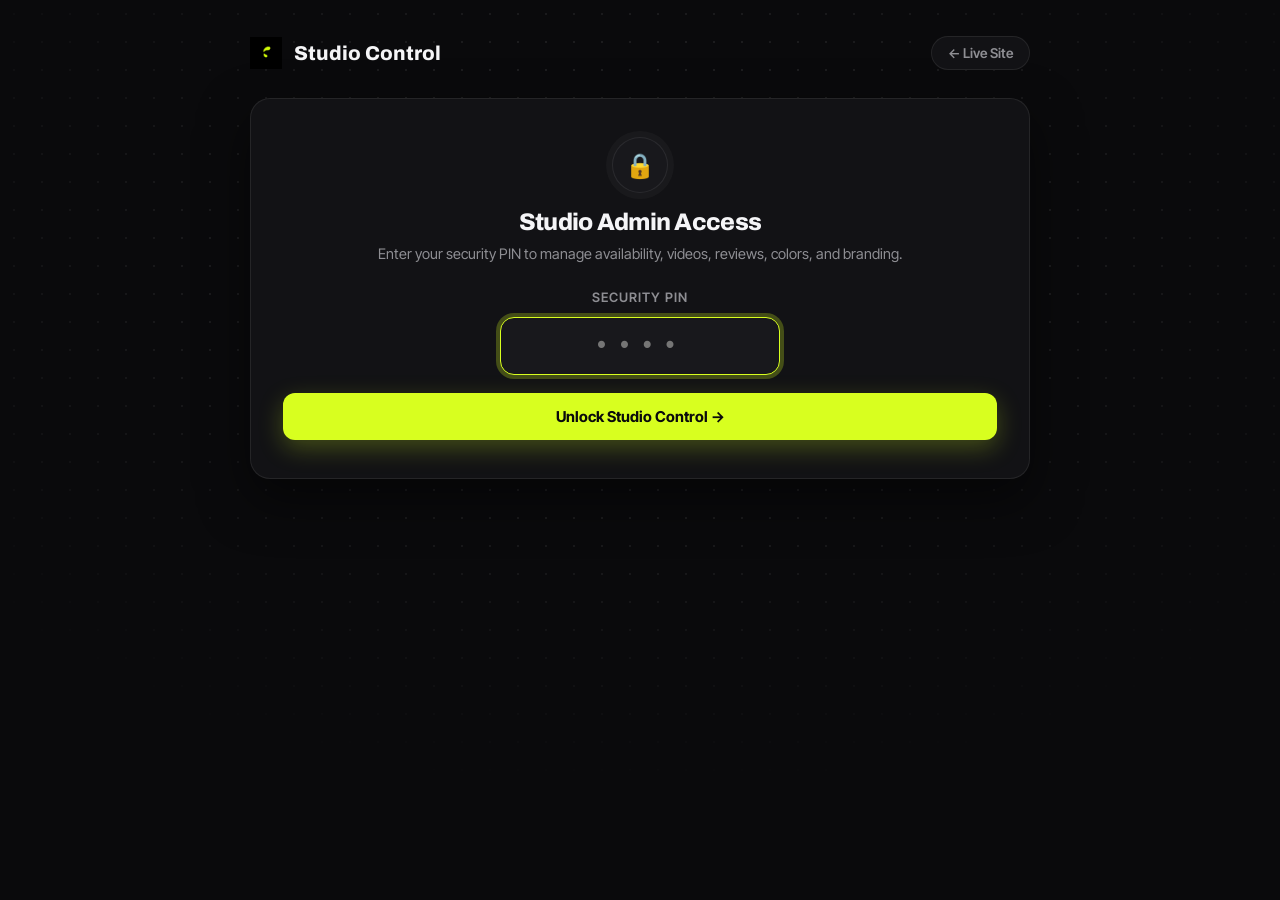
==== admin.html @ 2a1e760b "Add Studio Admin CMS with availability status, logo manager, color palette customizer, video carouse" ====
<!DOCTYPE html>
<html lang="en" data-theme="dark">
<head>
<meta charset="UTF-8" />
<meta name="viewport" content="width=device-width, initial-scale=1.0" />
<title>Flow Media — Studio Control Portal</title>
<link rel="icon" type="image/png" href="logo.png" id="admin-favicon" />
<link rel="preconnect" href="https://fonts.googleapis.com" />
<link rel="preconnect" href="https://fonts.gstatic.com" crossorigin />
<link href="https://fonts.googleapis.com/css2?family=Archivo:wght@600;700;800;900&family=Inter+Tight:wght@400;500;600;700&display=swap" rel="stylesheet" />
<style>
  :root {
    --bg: #0a0a0c;
    --panel: #121215;
    --card: #18181c;
    --card-hover: #222228;
    --ink: #f5f5f7;
    --ink-dim: #8e8e93;
    --border: rgba(255, 255, 255, 0.08);
    --border-strong: rgba(255, 255, 255, 0.16);
    --accent: #d8ff1f;
    --accent-hover: #c8f400;
    --glow: rgba(216, 255, 31, 0.25);
    --radius: 20px;
    --ease: cubic-bezier(0.22, 0.61, 0.36, 1);
  }

  *, *::before, *::after { box-sizing: border-box; }
  body {
    margin: 0;
    background: var(--bg);
    color: var(--ink);
    font-family: "Inter Tight", system-ui, sans-serif;
    min-height: 100vh;
    display: flex;
    flex-direction: column;
    -webkit-font-smoothing: antialiased;
  }

  /* Grid overlay */
  .grid-bg {
    position: fixed; inset: 0; pointer-events: none; z-index: 0;
    background-image: radial-gradient(rgba(255,255,255,0.08) 1px, transparent 1px);
    background-size: 28px 28px;
    -webkit-mask-image: radial-gradient(ellipse 70% 60% at 50% 30%, #000 40%, transparent 100%);
            mask-image: radial-gradient(ellipse 70% 60% at 50% 30%, #000 40%, transparent 100%);
  }

  .container {
    position: relative; z-index: 2;
    width: 100%; max-width: 820px;
    margin: 0 auto; padding: 36px 20px 80px;
  }

  /* Header */
  .header {
    display: flex; align-items: center; justify-content: space-between;
    margin-bottom: 28px;
  }
  .brand {
    display: flex; align-items: center; gap: 12px;
    font-family: "Archivo", sans-serif; font-weight: 800; font-size: 20px;
  }
  .brand img { width: 32px; height: 32px; object-fit: contain; }
  .header-actions { display: flex; align-items: center; gap: 10px; }
  .nav-btn {
    font-size: 13.5px; font-weight: 600; color: var(--ink-dim);
    text-decoration: none; padding: 8px 16px; border-radius: 100px;
    border: 1px solid var(--border); background: var(--panel);
    transition: all .2s; cursor: pointer;
  }
  .nav-btn:hover { color: #fff; border-color: var(--border-strong); background: var(--card); }

  /* Auth Card & PIN Input Animations */
  .auth-card {
    background: var(--panel); border: 1px solid var(--border);
    border-radius: var(--radius); padding: 38px 32px;
    box-shadow: 0 20px 50px rgba(0,0,0,0.5);
    transition: transform .35s var(--ease), border-color .3s, box-shadow .3s, opacity .35s;
    text-align: center;
  }
  .auth-icon {
    width: 56px; height: 56px; border-radius: 50%;
    background: var(--card); border: 1px solid var(--border);
    display: grid; place-items: center; font-size: 24px;
    margin: 0 auto 16px;
    box-shadow: 0 0 0 6px rgba(255,255,255,0.03);
    transition: transform .4s var(--ease), border-color .3s;
  }
  .auth-card:hover .auth-icon { transform: scale(1.08) rotate(-6deg); border-color: var(--accent); }
  .auth-card.is-shaking {
    animation: shakeAuth .45s var(--ease);
    border-color: #ef4444 !important;
    box-shadow: 0 0 0 3px rgba(239, 68, 68, 0.25) !important;
  }
  .auth-card.is-success {
    border-color: var(--accent) !important;
    box-shadow: 0 0 0 3px var(--glow) !important;
    transform: scale(0.96);
    opacity: 0;
  }
  @keyframes shakeAuth {
    0%, 100% { transform: translateX(0); }
    20%, 60% { transform: translateX(-10px); }
    40%, 80% { transform: translateX(10px); }
  }
  .pin-field-wrapper {
    position: relative; max-width: 280px; margin: 0 auto 18px;
  }
  .pin-input-field {
    width: 100%; padding: 14px 16px; border-radius: 14px;
    background: var(--card); border: 1.5px solid var(--border);
    color: #fff; font-size: 24px; font-family: monospace, sans-serif;
    text-align: center; letter-spacing: 0.35em;
    outline: none; transition: border-color .2s, box-shadow .2s;
  }
  .pin-input-field:focus {
    border-color: var(--accent);
    box-shadow: 0 0 0 4px var(--glow);
  }
  .auth-err-msg {
    display: none; color: #ef4444; font-size: 13px; font-weight: 600;
    margin: -8px 0 16px;
  }
  .auth-err-msg.is-show { display: block; animation: fadeIn .2s var(--ease); }

  .main-card {
    background: var(--panel); border: 1px solid var(--border);
    border-radius: var(--radius); padding: 32px;
    box-shadow: 0 20px 50px rgba(0,0,0,0.5);
  }
  .auth-title {
    font-family: "Archivo", sans-serif; font-size: 24px; font-weight: 800;
    margin: 0 0 8px; letter-spacing: -0.03em;
  }
  .auth-sub { color: var(--ink-dim); font-size: 14.5px; margin: 0 0 24px; line-height: 1.5; }

  /* Tabs Bar */
  .tabs-bar {
    display: flex; gap: 8px; overflow-x: auto;
    padding-bottom: 12px; margin-bottom: 24px;
    border-bottom: 1px solid var(--border);
    scrollbar-width: none;
  }
  .tabs-bar::-webkit-scrollbar { display: none; }
  .tab-btn {
    flex-shrink: 0; background: var(--card); border: 1px solid var(--border);
    color: var(--ink-dim); font-size: 14px; font-weight: 600;
    padding: 10px 18px; border-radius: 100px; cursor: pointer;
    display: flex; align-items: center; gap: 8px; transition: all .2s;
  }
  .tab-btn:hover { color: #fff; border-color: var(--border-strong); background: var(--card-hover); }
  .tab-btn.is-active {
    background: var(--accent); color: #0a0a0c;
    border-color: transparent; box-shadow: 0 4px 16px var(--glow);
  }

  /* Tab Panes */
  .tab-pane { display: none; }
  .tab-pane.is-active { display: block; animation: fadeIn .3s var(--ease); }
  @keyframes fadeIn { from { opacity: 0; transform: translateY(6px); } to { opacity: 1; transform: translateY(0); } }

  /* Inputs & Forms */
  .input-group { margin-bottom: 20px; }
  .input-label {
    display: flex; justify-content: space-between; align-items: center;
    font-size: 13px; font-weight: 600; text-transform: uppercase;
    letter-spacing: 0.08em; color: var(--ink-dim); margin-bottom: 8px;
  }
  .input-field {
    width: 100%; padding: 14px 16px; border-radius: 12px;
    background: var(--card); border: 1px solid var(--border);
    color: #fff; font-size: 15.5px; font-family: inherit;
    outline: none; transition: border-color .2s, box-shadow .2s;
  }
  .input-field:focus { border-color: var(--accent); box-shadow: 0 0 0 3px var(--glow); }

  .btn {
    padding: 14px 22px; border-radius: 12px; border: 0;
    font-family: "Inter Tight", sans-serif; font-weight: 700; font-size: 15px;
    cursor: pointer; display: inline-flex; align-items: center; justify-content: center; gap: 8px;
    transition: transform .2s, background .2s, box-shadow .2s; text-decoration: none;
  }
  .btn--primary {
    background: var(--accent); color: #0a0a0c;
    box-shadow: 0 8px 24px var(--glow); width: 100%;
  }
  .btn--primary:hover { background: var(--accent-hover); transform: translateY(-2px); box-shadow: 0 12px 30px var(--glow); }
  .btn--secondary {
    background: var(--card); color: #fff; border: 1px solid var(--border);
  }
  .btn--secondary:hover { background: var(--card-hover); border-color: var(--border-strong); }
  .btn--danger { background: rgba(239, 68, 68, 0.15); color: #ef4444; border: 1px solid rgba(239, 68, 68, 0.3); }
  .btn--danger:hover { background: #ef4444; color: #fff; }

  /* Status Option Cards */
  .status-grid { display: grid; grid-template-columns: 1fr; gap: 12px; margin-bottom: 20px; }
  .status-opt {
    position: relative; background: var(--card); border: 1.5px solid var(--border);
    border-radius: 16px; padding: 18px 20px; cursor: pointer;
    display: flex; align-items: center; justify-content: space-between;
    transition: all .25s var(--ease);
  }
  .status-opt:hover { background: var(--card-hover); border-color: var(--border-strong); }
  .status-opt.is-selected {
    border-color: var(--accent);
    background: color-mix(in srgb, var(--accent) 8%, var(--card));
    box-shadow: 0 0 0 2px var(--accent);
  }
  .status-info { display: flex; align-items: center; gap: 14px; }
  .status-dot { width: 12px; height: 12px; border-radius: 50%; flex-shrink: 0; }
  .dot--avail { background: #10b981; box-shadow: 0 0 0 4px rgba(16, 185, 129, 0.25); }
  .dot--limited { background: #f59e0b; box-shadow: 0 0 0 4px rgba(245, 158, 11, 0.25); }
  .dot--busy { background: #ef4444; box-shadow: 0 0 0 4px rgba(239, 68, 68, 0.25); }
  .status-label { font-size: 16px; font-weight: 700; }
  .status-desc { font-size: 13px; color: var(--ink-dim); margin-top: 2px; }
  .status-radio {
    width: 20px; height: 20px; border-radius: 50%;
    border: 2px solid var(--border-strong); display: grid; place-items: center;
  }
  .status-opt.is-selected .status-radio { border-color: var(--accent); background: var(--accent); }
  .status-opt.is-selected .status-radio::after { content: ""; width: 6px; height: 6px; border-radius: 50%; background: #0a0a0c; }

  /* Live Preview Box */
  .preview-box {
    background: #000; border: 1px solid var(--border);
    border-radius: 16px; padding: 24px 20px; text-align: center;
    margin-bottom: 24px;
  }
  .preview-title {
    font-size: 11.5px; font-weight: 700; text-transform: uppercase;
    letter-spacing: 0.1em; color: var(--ink-dim); margin-bottom: 16px;
  }

  /* Website Pill Simulation */
  .pill-preview {
    display: inline-flex; align-items: center; gap: 9px;
    font-size: 13px; font-weight: 600; color: #f5f5f7;
    background: #141416; border: 1px solid rgba(255,255,255,0.12);
    padding: 8px 18px; border-radius: 100px;
    box-shadow: 0 4px 18px rgba(0,0,0,0.3);
    transition: all .3s var(--ease);
  }
  .pill-preview.is-available { background: #18181c; border-color: rgba(255,255,255,0.14); color: #fff; }
  .pill-preview.is-available .pill-preview__dot { background: #10b981; box-shadow: 0 0 0 4px rgba(16,185,129,0.25); }
  .pill-preview.is-limited { background: #18181c; border-color: rgba(245, 158, 11, 0.3); color: #fff; }
  .pill-preview.is-limited .pill-preview__dot { background: #f59e0b; box-shadow: 0 0 0 4px rgba(245, 158, 11, 0.25); }
  .pill-preview.is-busy { background: #141416; border-color: rgba(255,255,255,0.14); color: #f3f3f5; }
  .pill-preview.is-busy .pill-preview__dot { background: #ef4444; box-shadow: 0 0 0 4px rgba(239, 68, 68, 0.3); }
  .pill-preview__dot { width: 7px; height: 7px; border-radius: 50%; animation: dotPulse 2.4s infinite ease-in-out; }
  @keyframes dotPulse { 0%, 100% { transform: scale(1); opacity: 1; } 50% { transform: scale(1.2); opacity: .75; } }

  /* Palette Preset Swatches */
  .presets-grid {
    display: grid; grid-template-columns: repeat(auto-fit, minmax(110px, 1fr)); gap: 10px; margin-bottom: 20px;
  }
  .swatch-btn {
    background: var(--card); border: 1.5px solid var(--border);
    border-radius: 14px; padding: 12px 10px; cursor: pointer;
    display: flex; flex-direction: column; align-items: center; gap: 8px;
    transition: all .2s;
  }
  .swatch-btn:hover { background: var(--card-hover); border-color: var(--border-strong); }
  .swatch-btn.is-active { border-color: var(--accent); box-shadow: 0 0 0 2px var(--accent); }
  .swatch-color {
    width: 28px; height: 28px; border-radius: 50%; box-shadow: 0 2px 8px rgba(0,0,0,0.3);
  }
  .swatch-name { font-size: 12.5px; font-weight: 600; color: #fff; }

  /* Custom Color Picker Row */
  .color-picker-row {
    display: flex; gap: 12px; align-items: center; background: var(--card);
    border: 1px solid var(--border); border-radius: 12px; padding: 8px 14px;
    margin-bottom: 24px;
  }
  .color-picker-row input[type="color"] {
    width: 44px; height: 44px; border: 0; background: transparent; cursor: pointer; border-radius: 8px;
  }

  /* Logo Upload Box */
  .upload-dropzone {
    border: 2px dashed var(--border-strong); border-radius: 16px;
    padding: 32px 20px; text-align: center; cursor: pointer;
    background: var(--card); transition: all .2s; margin-bottom: 18px;
  }
  .upload-dropzone:hover { border-color: var(--accent); background: var(--card-hover); }
  .logo-preview-img { max-height: 80px; max-width: 220px; object-fit: contain; margin: 12px auto; display: block; }

  /* Video & Review Cards in Admin */
  .list-stack { display: flex; flex-direction: column; gap: 12px; margin-bottom: 24px; }
  .item-card {
    background: var(--card); border: 1px solid var(--border); border-radius: 16px;
    padding: 16px 20px; display: flex; align-items: center; justify-content: space-between; gap: 16px;
    transition: border-color .2s;
  }
  .item-card:hover { border-color: var(--border-strong); }
  .item-thumb {
    width: 60px; height: 60px; border-radius: 10px; object-fit: cover; background: #000; flex-shrink: 0;
  }
  .item-body { flex: 1; min-width: 0; }
  .item-title { font-size: 15px; font-weight: 700; margin: 0 0 3px; white-space: nowrap; overflow: hidden; text-overflow: ellipsis; }
  .item-sub { font-size: 13px; color: var(--ink-dim); white-space: nowrap; overflow: hidden; text-overflow: ellipsis; }
  .item-actions { display: flex; gap: 8px; flex-shrink: 0; }

  /* Toast Notification */
  .toast {
    position: fixed; bottom: 30px; left: 50%; transform: translateX(-50%) translateY(100px);
    background: var(--accent); color: #0a0a0c; font-weight: 800; font-size: 14.5px;
    padding: 12px 28px; border-radius: 100px; box-shadow: 0 10px 30px var(--glow);
    opacity: 0; pointer-events: none; transition: all .35s var(--ease); z-index: 100;
  }
  .toast.is-show { transform: translateX(-50%) translateY(0); opacity: 1; }

  /* Modal Dialog for Add/Edit */
  .admin-modal {
    position: fixed; inset: 0; z-index: 200; background: rgba(0,0,0,0.85); backdrop-filter: blur(8px);
    display: none; align-items: center; justify-content: center; padding: 20px;
  }
  .admin-modal.is-open { display: flex; }
  .admin-modal__card {
    background: var(--panel); border: 1px solid var(--border-strong);
    border-radius: var(--radius); padding: 30px; width: 100%; max-width: 520px;
    box-shadow: 0 30px 80px rgba(0,0,0,0.7);
  }

  @media (max-width: 600px) {
    .container { padding: 24px 16px 60px; }
    .item-card { flex-direction: column; align-items: flex-start; }
    .item-actions { width: 100%; justify-content: flex-end; }
  }
</style>
</head>
<body>

<div class="grid-bg" aria-hidden="true"></div>

<div class="container">
  <!-- Header -->
  <header class="header">
    <div class="brand">
      <img src="logo.png" alt="" id="admin-brand-logo" />
      <span>Studio Control</span>
    </div>
    <div class="header-actions">
      <a href="index.html" class="nav-btn">← Live Site</a>
      <button id="lock-btn" class="nav-btn" style="display: none;">Lock 🔒</button>
    </div>
  </header>

  <!-- Step 1: PIN Unlock -->
  <section class="auth-card" id="auth-section">
    <div class="auth-icon">🔒</div>
    <h1 class="auth-title">Studio Admin Access</h1>
    <p class="auth-sub">Enter your security PIN to manage availability, videos, reviews, colors, and branding.</p>

    <form id="auth-form">
      <div class="pin-field-wrapper">
        <label class="input-label" for="pin-input" style="justify-content: center; margin-bottom: 12px;">Security PIN</label>
        <input type="password" id="pin-input" class="pin-input-field" placeholder="••••" maxlength="10" autofocus autocomplete="current-password" />
      </div>
      <div class="auth-err-msg" id="auth-err-msg">Incorrect PIN. Please try again.</div>
      <button type="submit" class="btn btn--primary">Unlock Studio Control →</button>
    </form>
  </section>

  <!-- Step 2: Main Studio CMS Dashboard -->
  <section class="main-card" id="dashboard-section" style="display: none;">
    <!-- Navigation Tabs -->
    <nav class="tabs-bar" aria-label="Admin Sections">
      <button class="tab-btn is-active" data-tab="status">🟢 Availability</button>
      <button class="tab-btn" data-tab="palette">🎨 Colors</button>
      <button class="tab-btn" data-tab="branding">🖼️ Logo</button>
      <button class="tab-btn" data-tab="videos">🎬 Videos</button>
      <button class="tab-btn" data-tab="reviews">💬 Reviews</button>
      <button class="tab-btn" data-tab="settings">⚙️ Cloud Sync</button>
    </nav>

    <!-- ================= TAB 1: AVAILABILITY STATUS ================= -->
    <div class="tab-pane is-active" id="tab-status">
      <div style="margin-bottom: 20px;">
        <h2 class="auth-title" style="font-size: 22px; margin: 0;">Availability Badge</h2>
        <p class="auth-sub" style="margin: 4px 0 0;">Update your real-time client availability displayed in the hero section.</p>
      </div>

      <div class="status-grid">
        <div class="status-opt is-selected" data-state="available" data-default-text="Available for new projects">
          <div class="status-info">
            <span class="status-dot dot--avail"></span>
            <div>
              <div class="status-label">Available</div>
              <div class="status-desc">Ready for new video editing clients</div>
            </div>
          </div>
          <div class="status-radio"></div>
        </div>

        <div class="status-opt" data-state="limited" data-default-text="1 Spot Remaining">
          <div class="status-info">
            <span class="status-dot dot--limited"></span>
            <div>
              <div class="status-label">Limited Slots</div>
              <div class="status-desc">Only 1–2 project slots remaining</div>
            </div>
          </div>
          <div class="status-radio"></div>
        </div>

        <div class="status-opt" data-state="busy" data-default-text="Completely Booked">
          <div class="status-info">
            <span class="status-dot dot--busy"></span>
            <div>
              <div class="status-label">Completely Booked</div>
              <div class="status-desc">Waitlist only / not taking clients right now</div>
            </div>
          </div>
          <div class="status-radio"></div>
        </div>
      </div>

      <div class="input-group">
        <label class="input-label" for="custom-status-text">Badge Display Text</label>
        <input type="text" id="custom-status-text" class="input-field" value="Available for new projects" />
      </div>

      <div class="preview-box">
        <div class="preview-title">Live Website Badge Preview</div>
        <div class="pill-preview is-available" id="preview-pill">
          <span class="pill-preview__dot"></span>
          <span id="preview-pill-text">Available for new projects</span>
        </div>
      </div>

      <button class="btn btn--primary js-save-btn">Publish Status Changes 🚀</button>
    </div>

    <!-- ================= TAB 2: COLOR PALETTE ================= -->
    <div class="tab-pane" id="tab-palette">
      <div style="margin-bottom: 20px;">
        <h2 class="auth-title" style="font-size: 22px; margin: 0;">Brand Color Palette</h2>
        <p class="auth-sub" style="margin: 4px 0 0;">Customize the accent color across all buttons, highlights, badges, and glows.</p>
      </div>

      <div class="input-label">Curated Color Presets</div>
      <div class="presets-grid">
        <button class="swatch-btn is-active" data-color="#d8ff1f">
          <span class="swatch-color" style="background: #d8ff1f;"></span>
          <span class="swatch-name">Neon Lime</span>
        </button>
        <button class="swatch-btn" data-color="#00f0ff">
          <span class="swatch-color" style="background: #00f0ff;"></span>
          <span class="swatch-name">Electric Cyan</span>
        </button>
        <button class="swatch-btn" data-color="#ff5500">
          <span class="swatch-color" style="background: #ff5500;"></span>
          <span class="swatch-name">Hyper Orange</span>
        </button>
        <button class="swatch-btn" data-color="#a855f7">
          <span class="swatch-color" style="background: #a855f7;"></span>
          <span class="swatch-name">Digital Violet</span>
        </button>
        <button class="swatch-btn" data-color="#ffd000">
          <span class="swatch-color" style="background: #ffd000;"></span>
          <span class="swatch-name">Solar Gold</span>
        </button>
        <button class="swatch-btn" data-color="#10b981">
          <span class="swatch-color" style="background: #10b981;"></span>
          <span class="swatch-name">Emerald Mint</span>
        </button>
      </div>

      <div class="input-label">Or Pick Custom Hex Color</div>
      <div class="color-picker-row">
        <input type="color" id="palette-picker" value="#d8ff1f" />
        <input type="text" id="palette-hex" class="input-field" value="#d8ff1f" placeholder="#d8ff1f" style="margin: 0;" />
        <button class="btn btn--secondary" id="reset-color-btn" style="white-space: nowrap;">Reset Default</button>
      </div>

      <div class="preview-box">
        <div class="preview-title">Color Accent Live Preview</div>
        <div style="display: flex; gap: 14px; justify-content: center; align-items: center; flex-wrap: wrap;">
          <span class="btn btn--primary" id="preview-color-btn" style="width: auto; pointer-events: none;">Work with us →</span>
          <span style="font-size: 15px; font-weight: 700; color: #fff;">Flow Media <span id="preview-hl" style="background: var(--accent); color: #0a0a0c; padding: 2px 8px; border-radius: 6px;">edits</span></span>
        </div>
      </div>

      <button class="btn btn--primary js-save-btn">Apply Color Palette 🚀</button>
    </div>

    <!-- ================= TAB 3: BRANDING & LOGO ================= -->
    <div class="tab-pane" id="tab-branding">
      <div style="margin-bottom: 20px;">
        <h2 class="auth-title" style="font-size: 22px; margin: 0;">Branding & Logo</h2>
        <p class="auth-sub" style="margin: 4px 0 0;">Upload a new studio logo or provide an image link. It updates the header and footer.</p>
      </div>

      <div class="upload-dropzone" id="logo-dropzone">
        <input type="file" id="logo-file-input" accept="image/*" style="display: none;" />
        <div style="font-size: 32px; margin-bottom: 8px;">📁</div>
        <div style="font-weight: 700; font-size: 16px; margin-bottom: 4px;">Click to upload new logo image</div>
        <div style="font-size: 13px; color: var(--ink-dim);">Supports PNG, JPG, SVG, WebP (Transparent recommended)</div>
      </div>

      <div class="input-group">
        <label class="input-label" for="logo-url-input">Or Enter Logo Image URL</label>
        <input type="url" id="logo-url-input" class="input-field" placeholder="https://example.com/logo.png" />
      </div>

      <div class="preview-box">
        <div class="preview-title">Current Logo Preview</div>
        <img src="logo.png" alt="Logo Preview" id="logo-preview-img" class="logo-preview-img" />
        <button class="btn btn--secondary" id="reset-logo-btn" style="margin-top: 12px; font-size: 13px;">Reset to Default Logo</button>
      </div>

      <button class="btn btn--primary js-save-btn">Save Branding Changes 🚀</button>
    </div>

    <!-- ================= TAB 4: PORTFOLIO VIDEOS ================= -->
    <div class="tab-pane" id="tab-videos">
      <div style="display: flex; justify-content: space-between; align-items: center; margin-bottom: 20px; flex-wrap: wrap; gap: 12px;">
        <div>
          <h2 class="auth-title" style="font-size: 22px; margin: 0;">Showcase Videos</h2>
          <p class="auth-sub" style="margin: 4px 0 0;">Add, edit, or remove YouTube edits from the portfolio carousel and hero deck.</p>
        </div>
        <button class="btn btn--secondary" id="add-video-btn">+ Add Video</button>
      </div>

      <div class="list-stack" id="videos-list">
        <!-- Rendered by JS -->
      </div>

      <div style="display: flex; gap: 12px; margin-top: 20px;">
        <button class="btn btn--primary js-save-btn">Save All Videos 🚀</button>
        <button class="btn btn--secondary" id="reset-videos-btn" style="white-space: nowrap;">Reset 11 Defaults</button>
      </div>
    </div>

    <!-- ================= TAB 5: TESTIMONIALS ================= -->
    <div class="tab-pane" id="tab-reviews">
      <div style="display: flex; justify-content: space-between; align-items: center; margin-bottom: 20px; flex-wrap: wrap; gap: 12px;">
        <div>
          <h2 class="auth-title" style="font-size: 22px; margin: 0;">Creator Reviews</h2>
          <p class="auth-sub" style="margin: 4px 0 0;">Customize client testimonials shown in the infinite marquee.</p>
        </div>
        <button class="btn btn--secondary" id="add-review-btn">+ Add Review</button>
      </div>

      <div class="list-stack" id="reviews-list">
        <!-- Rendered by JS -->
      </div>

      <div style="display: flex; gap: 12px; margin-top: 20px;">
        <button class="btn btn--primary js-save-btn">Save All Reviews 🚀</button>
        <button class="btn btn--secondary" id="reset-reviews-btn" style="white-space: nowrap;">Reset 8 Defaults</button>
      </div>
    </div>

    <!-- ================= TAB 6: CLOUD SYNC & SETTINGS ================= -->
    <div class="tab-pane" id="tab-settings">
      <div style="margin-bottom: 20px;">
        <h2 class="auth-title" style="font-size: 22px; margin: 0;">Cloud Realtime Sync & PIN</h2>
        <p class="auth-sub" style="margin: 4px 0 0;">Configure free realtime cloud storage and change your security PIN.</p>
      </div>

      <div class="input-group">
        <label class="input-label" for="custom-pin-input">Change Security PIN</label>
        <input type="password" id="custom-pin-input" class="input-field" placeholder="Enter new 4-digit PIN" />
      </div>

      <div class="input-group">
        <label class="input-label" for="cloud-url-input">Free Firebase / JSONBin Endpoint URL (Optional)</label>
        <input type="url" id="cloud-url-input" class="input-field" placeholder="https://your-project.firebaseio.com/flow_data.json" />
        <p style="font-size: 13px; color: var(--ink-dim); margin: 6px 0 0;">Entering a cloud URL lets you edit the site from your phone and update it worldwide in under 1 second without redeploying.</p>
      </div>

      <button class="btn btn--primary js-save-btn">Save Settings 🚀</button>
    </div>
  </section>
</div>

<!-- Add / Edit Video Modal -->
<div class="admin-modal" id="video-modal">
  <div class="admin-modal__card">
    <h3 class="auth-title" id="video-modal-title" style="font-size: 20px;">Add Portfolio Video</h3>
    <form id="video-form">
      <input type="hidden" id="v-index" value="-1" />
      <div class="input-group">
        <label class="input-label" for="v-id">YouTube Video ID or Full Link</label>
        <input type="text" id="v-id" class="input-field" placeholder="e.g. 8-21_9lF67E or https://youtu.be/8-21_9lF67E" required />
      </div>
      <div class="input-group">
        <label class="input-label" for="v-title">Video Title / Description</label>
        <input type="text" id="v-title" class="input-field" placeholder="e.g. Gaming hook edit" required />
      </div>
      <div class="input-group">
        <label class="input-label" for="v-tag">Category Tag</label>
        <input type="text" id="v-tag" class="input-field" placeholder="e.g. Gaming, Business, Talking Head" required />
      </div>
      <div style="display: flex; gap: 10px; justify-content: flex-end; margin-top: 24px;">
        <button type="button" class="btn btn--secondary" id="close-video-modal">Cancel</button>
        <button type="submit" class="btn btn--primary" style="width: auto;">Save Video</button>
      </div>
    </form>
  </div>
</div>

<!-- Add / Edit Review Modal -->
<div class="admin-modal" id="review-modal">
  <div class="admin-modal__card">
    <h3 class="auth-title" id="review-modal-title" style="font-size: 20px;">Add Creator Review</h3>
    <form id="review-form">
      <input type="hidden" id="r-index" value="-1" />
      <div class="input-group">
        <label class="input-label" for="r-text">Review Quote</label>
        <textarea id="r-text" class="input-field" rows="3" placeholder="e.g. Nice edits, fast worker, very good service." required></textarea>
      </div>
      <div class="input-group">
        <label class="input-label" for="r-name">Creator Name / Handle</label>
        <input type="text" id="r-name" class="input-field" placeholder="e.g. LemonGuy_2070" required />
      </div>
      <div class="input-group">
        <label class="input-label" for="r-role">Creator Category / Role</label>
        <input type="text" id="r-role" class="input-field" placeholder="e.g. Brand owner, Podcaster" required />
      </div>
      <div class="input-group">
        <label class="input-label" for="r-ava">Avatar Emoji or Image Link</label>
        <input type="text" id="r-ava" class="input-field" placeholder="e.g. 🍋 or 🚀 or image URL" value="🎬" />
      </div>
      <div style="display: flex; gap: 10px; justify-content: flex-end; margin-top: 24px;">
        <button type="button" class="btn btn--secondary" id="close-review-modal">Cancel</button>
        <button type="submit" class="btn btn--primary" style="width: auto;">Save Review</button>
      </div>
    </form>
  </div>
</div>

<!-- Toast -->
<div class="toast" id="toast">✓ Studio changes published live!</div>

<script>
(function () {
  "use strict";
  const DEFAULT_PIN = "2910";

  // Factory Defaults
  const DEFAULT_VIDEOS = [
    { id: "8-21_9lF67E", title: "Gaming hook edit", tag: "Gaming" },
    { id: "aouEXi3jmLw", title: "Client-facing short", tag: "Business" },
    { id: "sZkxqdhtjSg", title: "Talking-head cut", tag: "Talking head" },
    { id: "b4K5qKoVIeU", title: "Fitness reel", tag: "Fitness" },
    { id: "s2M6dfN5Pr4", title: "Creator growth edit", tag: "Creator" },
    { id: "RFRuo_PFjHU", title: "Podcast clip system", tag: "Podcast" },
    { id: "Iyp11x3ltcU", title: "IRL sequence pacing", tag: "IRL" },
    { id: "yaQX7gv0hqo", title: "Shorts native pacing", tag: "Shorts" },
    { id: "AxKK1xydbbk", title: "Lifestyle short", tag: "Lifestyle" },
    { id: "ULfyrV3idg0", title: "Story-driven edit", tag: "Story" },
    { id: "Pnokb9btTZ4", title: "High-converting cut", tag: "Business" },
  ];

  const DEFAULT_QUOTES = [
    { text: "Nice edits, fast worker, very good service.", name: "LemonGuy_2070", role: "Brand owner", ava: "🍋", stars: 5 },
    { text: "Nice edits, fast worker — would recommend him 100%.", name: "Bullo Producer", role: "Content creator", ava: "🎵", stars: 5 },
    { text: "Perfectly did my edit as I expected, great work. Would recommend to anyone looking for an editor.", name: "Carl J.", role: "Podcaster", ava: "🎙️", stars: 5 },
    { text: "Perfect videos, fast edits, and high retention / sub conversion.", name: "Matty", role: "Content creator", ava: "🚀", stars: 5 },
    { text: "Edited a step-by-step cooking video for me. Great service, fast edits.", name: "Yeesh_24", role: "Creator", ava: "👨‍🍳", stars: 5 },
    { text: "Very good edit — bro cooked, for real.", name: "Pibbs", role: "Creator", ava: "🎮", stars: 5 },
    { text: "Needed captions and effects added — clean, fast, done in under an hour with everything I needed.", name: "LMGX", role: "Content creator", ava: "🎬", stars: 5 },
    { text: "High quality edit finished in about five minutes. Clean, professional and seriously fast.", name: "Morgan", role: "Content creator", ava: "⚡", stars: 5 },
  ];

  // DOM Elements
  const authSec = document.getElementById("auth-section");
  const dashSec = document.getElementById("dashboard-section");
  const authForm = document.getElementById("auth-form");
  const pinInput = document.getElementById("pin-input");
  const lockBtn = document.getElementById("lock-btn");
  const toast = document.getElementById("toast");

  // State Variables
  let currentState = "available";
  let currentAccent = "#d8ff1f";
  let currentLogo = "logo.png";
  let currentVideos = [...DEFAULT_VIDEOS];
  let currentReviews = [...DEFAULT_QUOTES];

  // 1. PIN Authentication
  const authErrMsg = document.getElementById("auth-err-msg");
  if (sessionStorage.getItem("flow_admin_auth") === "true") {
    showDashboard();
  }

  authForm.addEventListener("submit", (e) => {
    e.preventDefault();
    const entered = pinInput.value.trim();
    const activePin = localStorage.getItem("flow_custom_pin") || DEFAULT_PIN;
    if (entered === activePin) {
      if (authErrMsg) authErrMsg.classList.remove("is-show");
      authSec.classList.add("is-success");
      sessionStorage.setItem("flow_admin_auth", "true");
      setTimeout(() => {
        authSec.classList.remove("is-success");
        showDashboard();
      }, 250);
    } else {
      if (authErrMsg) authErrMsg.classList.add("is-show");
      authSec.classList.add("is-shaking");
      pinInput.value = "";
      pinInput.focus();
      setTimeout(() => {
        authSec.classList.remove("is-shaking");
      }, 480);
    }
  });

  lockBtn.addEventListener("click", () => {
    sessionStorage.removeItem("flow_admin_auth");
    dashSec.style.display = "none";
    authSec.style.display = "block";
    lockBtn.style.display = "none";
    pinInput.value = "";
    if (authErrMsg) authErrMsg.classList.remove("is-show");
  });

  function showDashboard() {
    authSec.style.display = "none";
    dashSec.style.display = "block";
    lockBtn.style.display = "block";
    loadAllCMSData();
  }

  // 2. Tab Navigation
  const tabBtns = document.querySelectorAll(".tab-btn");
  const tabPanes = document.querySelectorAll(".tab-pane");
  tabBtns.forEach((btn) => {
    btn.addEventListener("click", () => {
      tabBtns.forEach((b) => b.classList.remove("is-active"));
      tabPanes.forEach((p) => p.classList.remove("is-active"));
      btn.classList.add("is-active");
      const target = document.getElementById(`tab-${btn.dataset.tab}`);
      if (target) target.classList.add("is-active");
    });
  });

  // 3. Load all CMS Data
  function loadAllCMSData() {
    // Availability
    try {
      const savedStatus = JSON.parse(localStorage.getItem("flow_status"));
      if (savedStatus) {
        currentState = savedStatus.state || "available";
        document.getElementById("custom-status-text").value = savedStatus.text || "Available for new projects";
      }
    } catch (e) {}
    updateStatusUI();

    // Palette
    const savedCol = localStorage.getItem("flow_accent_color") || "#d8ff1f";
    setAccent(savedCol);

    // Logo
    const savedLogo = localStorage.getItem("flow_logo_url") || "logo.png";
    setLogo(savedLogo);

    // Videos
    try {
      const rawV = localStorage.getItem("flow_videos_data");
      if (rawV) {
        const v = JSON.parse(rawV);
        if (Array.isArray(v) && v.length) currentVideos = v;
      }
    } catch (e) {}
    renderVideosList();

    // Reviews
    try {
      const rawQ = localStorage.getItem("flow_testimonials_data");
      if (rawQ) {
        const q = JSON.parse(rawQ);
        if (Array.isArray(q) && q.length) currentReviews = q;
      }
    } catch (e) {}
    renderReviewsList();

    // Settings
    const customPin = localStorage.getItem("flow_custom_pin") || "";
    if (customPin) document.getElementById("custom-pin-input").value = customPin;
    const cloudUrl = localStorage.getItem("flow_cloud_url") || "";
    if (cloudUrl) document.getElementById("cloud-url-input").value = cloudUrl;
  }

  // --- AVAILABILITY LOGIC ---
  const statusOpts = document.querySelectorAll(".status-opt");
  const customStatusText = document.getElementById("custom-status-text");
  const previewPill = document.getElementById("preview-pill");
  const previewPillText = document.getElementById("preview-pill-text");

  function updateStatusUI() {
    statusOpts.forEach((opt) => {
      opt.classList.toggle("is-selected", opt.dataset.state === currentState);
    });
    previewPill.className = `pill-preview is-${currentState}`;
    previewPillText.textContent = customStatusText.value || "Available for new projects";
  }

  statusOpts.forEach((opt) => {
    opt.addEventListener("click", () => {
      currentState = opt.dataset.state;
      customStatusText.value = opt.dataset.defaultText;
      updateStatusUI();
    });
  });
  customStatusText.addEventListener("input", updateStatusUI);

  // --- COLOR PALETTE LOGIC ---
  const palettePicker = document.getElementById("palette-picker");
  const paletteHex = document.getElementById("palette-hex");
  const previewColorBtn = document.getElementById("preview-color-btn");
  const previewHl = document.getElementById("preview-hl");
  const swatchBtns = document.querySelectorAll(".swatch-btn");

  function setAccent(color) {
    currentAccent = color;
    palettePicker.value = color.startsWith("#") ? color : "#d8ff1f";
    paletteHex.value = color;
    document.documentElement.style.setProperty("--accent", color);
    document.documentElement.style.setProperty("--glow", color.startsWith("#") ? color + "55" : "rgba(216,255,31,.25)");
    if (previewColorBtn) previewColorBtn.style.background = color;
    if (previewHl) previewHl.style.background = color;

    swatchBtns.forEach((b) => {
      b.classList.toggle("is-active", b.dataset.color.toLowerCase() === color.toLowerCase());
    });
  }

  swatchBtns.forEach((btn) => {
    btn.addEventListener("click", () => setAccent(btn.dataset.color));
  });
  palettePicker.addEventListener("input", (e) => setAccent(e.target.value));
  paletteHex.addEventListener("input", (e) => {
    const val = e.target.value.trim();
    if (/^#[0-9A-F]{6}$/i.test(val)) setAccent(val);
  });
  document.getElementById("reset-color-btn").addEventListener("click", () => setAccent("#d8ff1f"));

  // --- LOGO LOGIC ---
  const logoDropzone = document.getElementById("logo-dropzone");
  const logoFileInput = document.getElementById("logo-file-input");
  const logoUrlInput = document.getElementById("logo-url-input");
  const logoPreviewImg = document.getElementById("logo-preview-img");
  const adminBrandLogo = document.getElementById("admin-brand-logo");

  function setLogo(url) {
    currentLogo = url || "logo.png";
    logoPreviewImg.src = currentLogo;
    if (adminBrandLogo) adminBrandLogo.src = currentLogo;
    if (logoUrlInput && !currentLogo.startsWith("data:")) logoUrlInput.value = currentLogo === "logo.png" ? "" : currentLogo;
  }

  logoDropzone.addEventListener("click", () => logoFileInput.click());
  logoFileInput.addEventListener("change", (e) => {
    const file = e.target.files[0];
    if (!file) return;
    const reader = new FileReader();
    reader.onload = (event) => {
      setLogo(event.target.result);
    };
    reader.readAsDataURL(file);
  });
  logoUrlInput.addEventListener("input", (e) => {
    const u = e.target.value.trim();
    if (u) setLogo(u);
  });
  document.getElementById("reset-logo-btn").addEventListener("click", () => setLogo("logo.png"));

  // --- VIDEOS LOGIC ---
  const videosList = document.getElementById("videos-list");
  const videoModal = document.getElementById("video-modal");
  const videoForm = document.getElementById("video-form");
  const vIndex = document.getElementById("v-index");
  const vId = document.getElementById("v-id");
  const vTitle = document.getElementById("v-title");
  const vTag = document.getElementById("v-tag");

  function extractYouTubeId(urlOrId) {
    if (!urlOrId) return "";
    const clean = urlOrId.trim();
    const match = clean.match(/(?:youtu\.be\/|youtube\.com\/(?:embed\/|v\/|watch\?v=|shorts\/)|youtu\.be\/|\?v=)([^#&?]+)/);
    return match ? match[1] : clean;
  }

  function renderVideosList() {
    videosList.innerHTML = currentVideos.map((v, i) => `
      <div class="item-card">
        <img src="https://i.ytimg.com/vi/${v.id}/mqdefault.jpg" class="item-thumb" alt="" onerror="this.src='logo.png'" />
        <div class="item-body">
          <div class="item-title">${v.title || "Untitled Video"}</div>
          <div class="item-sub">Tag: <b>${v.tag || "General"}</b> · ID: <code>${v.id}</code></div>
        </div>
        <div class="item-actions">
          <button class="btn btn--secondary edit-v-btn" data-index="${i}" style="padding: 8px 12px; font-size: 13px;">Edit</button>
          <button class="btn btn--danger del-v-btn" data-index="${i}" style="padding: 8px 12px; font-size: 13px;">✕</button>
        </div>
      </div>`).join("");

    document.querySelectorAll(".edit-v-btn").forEach((b) => {
      b.addEventListener("click", () => {
        const idx = +b.dataset.index;
        const vid = currentVideos[idx];
        vIndex.value = idx;
        vId.value = vid.id;
        vTitle.value = vid.title || "";
        vTag.value = vid.tag || "";
        document.getElementById("video-modal-title").textContent = "Edit Portfolio Video";
        videoModal.classList.add("is-open");
      });
    });

    document.querySelectorAll(".del-v-btn").forEach((b) => {
      b.addEventListener("click", () => {
        const idx = +b.dataset.index;
        currentVideos.splice(idx, 1);
        renderVideosList();
      });
    });
  }

  document.getElementById("add-video-btn").addEventListener("click", () => {
    vIndex.value = "-1";
    vId.value = "";
    vTitle.value = "";
    vTag.value = "";
    document.getElementById("video-modal-title").textContent = "Add Portfolio Video";
    videoModal.classList.add("is-open");
  });
  document.getElementById("close-video-modal").addEventListener("click", () => videoModal.classList.remove("is-open"));

  videoForm.addEventListener("submit", (e) => {
    e.preventDefault();
    const id = extractYouTubeId(vId.value);
    const title = vTitle.value.trim();
    const tag = vTag.value.trim();
    const idx = +vIndex.value;
    if (idx >= 0) {
      currentVideos[idx] = { id, title, tag };
    } else {
      currentVideos.push({ id, title, tag });
    }
    videoModal.classList.remove("is-open");
    renderVideosList();
  });

  document.getElementById("reset-videos-btn").addEventListener("click", () => {
    if (confirm("Reset videos back to the original 11 showcase videos?")) {
      currentVideos = [...DEFAULT_VIDEOS];
      renderVideosList();
    }
  });

  // --- REVIEWS LOGIC ---
  const reviewsList = document.getElementById("reviews-list");
  const reviewModal = document.getElementById("review-modal");
  const reviewForm = document.getElementById("review-form");
  const rIndex = document.getElementById("r-index");
  const rText = document.getElementById("r-text");
  const rName = document.getElementById("r-name");
  const rRole = document.getElementById("r-role");
  const rAva = document.getElementById("r-ava");

  function renderReviewsList() {
    reviewsList.innerHTML = currentReviews.map((q, i) => `
      <div class="item-card">
        <div style="font-size: 24px; width: 44px; height: 44px; border-radius: 50%; background: #222; display: grid; place-items: center; flex-shrink: 0;">${q.ava || "💬"}</div>
        <div class="item-body">
          <div class="item-title">"${q.text}"</div>
          <div class="item-sub"><b>${q.name}</b> (${q.role}) · ★★★★★</div>
        </div>
        <div class="item-actions">
          <button class="btn btn--secondary edit-r-btn" data-index="${i}" style="padding: 8px 12px; font-size: 13px;">Edit</button>
          <button class="btn btn--danger del-r-btn" data-index="${i}" style="padding: 8px 12px; font-size: 13px;">✕</button>
        </div>
      </div>`).join("");

    document.querySelectorAll(".edit-r-btn").forEach((b) => {
      b.addEventListener("click", () => {
        const idx = +b.dataset.index;
        const rev = currentReviews[idx];
        rIndex.value = idx;
        rText.value = rev.text || "";
        rName.value = rev.name || "";
        rRole.value = rev.role || "";
        rAva.value = rev.ava || "🎬";
        document.getElementById("review-modal-title").textContent = "Edit Creator Review";
        reviewModal.classList.add("is-open");
      });
    });

    document.querySelectorAll(".del-r-btn").forEach((b) => {
      b.addEventListener("click", () => {
        const idx = +b.dataset.index;
        currentReviews.splice(idx, 1);
        renderReviewsList();
      });
    });
  }

  document.getElementById("add-review-btn").addEventListener("click", () => {
    rIndex.value = "-1";
    rText.value = "";
    rName.value = "";
    rRole.value = "";
    rAva.value = "🎬";
    document.getElementById("review-modal-title").textContent = "Add Creator Review";
    reviewModal.classList.add("is-open");
  });
  document.getElementById("close-review-modal").addEventListener("click", () => reviewModal.classList.remove("is-open"));

  reviewForm.addEventListener("submit", (e) => {
    e.preventDefault();
    const text = rText.value.trim();
    const name = rName.value.trim();
    const role = rRole.value.trim();
    const ava = rAva.value.trim() || "🎬";
    const idx = +rIndex.value;
    if (idx >= 0) {
      currentReviews[idx] = { text, name, role, ava, stars: 5 };
    } else {
      currentReviews.push({ text, name, role, ava, stars: 5 });
    }
    reviewModal.classList.remove("is-open");
    renderReviewsList();
  });

  document.getElementById("reset-reviews-btn").addEventListener("click", () => {
    if (confirm("Reset reviews back to the original 8 client testimonials?")) {
      currentReviews = [...DEFAULT_QUOTES];
      renderReviewsList();
    }
  });

  // --- SAVE ALL CHANGES ---
  async function publishAll() {
    // 1. Status
    const statusData = {
      state: currentState,
      text: customStatusText.value.trim() || "Available for new projects",
      updatedAt: new Date().toISOString()
    };
    localStorage.setItem("flow_status", JSON.stringify(statusData));

    // 2. Palette Accent
    localStorage.setItem("flow_accent_color", currentAccent);

    // 3. Logo
    localStorage.setItem("flow_logo_url", currentLogo);

    // 4. Videos
    localStorage.setItem("flow_videos_data", JSON.stringify(currentVideos));

    // 5. Reviews
    localStorage.setItem("flow_testimonials_data", JSON.stringify(currentReviews));

    // 6. PIN & Settings
    const newPin = document.getElementById("custom-pin-input").value.trim();
    if (newPin) localStorage.setItem("flow_custom_pin", newPin);

    const cloudUrl = document.getElementById("cloud-url-input").value.trim();
    if (cloudUrl) {
      localStorage.setItem("flow_cloud_url", cloudUrl);
      try {
        await fetch(cloudUrl, {
          method: "PUT",
          headers: { "Content-Type": "application/json" },
          body: JSON.stringify({
            status: statusData,
            accent: currentAccent,
            logo: currentLogo,
            videos: currentVideos,
            reviews: currentReviews,
            updatedAt: new Date().toISOString()
          })
        });
      } catch (err) {
        console.warn("Could not sync to cloud endpoint:", err);
      }
    }

    // Show Toast
    toast.classList.add("is-show");
    setTimeout(() => toast.classList.remove("is-show"), 2800);
  }

  document.querySelectorAll(".js-save-btn").forEach((btn) => btn.addEventListener("click", publishAll));
})();
</script>
</body>
</html>
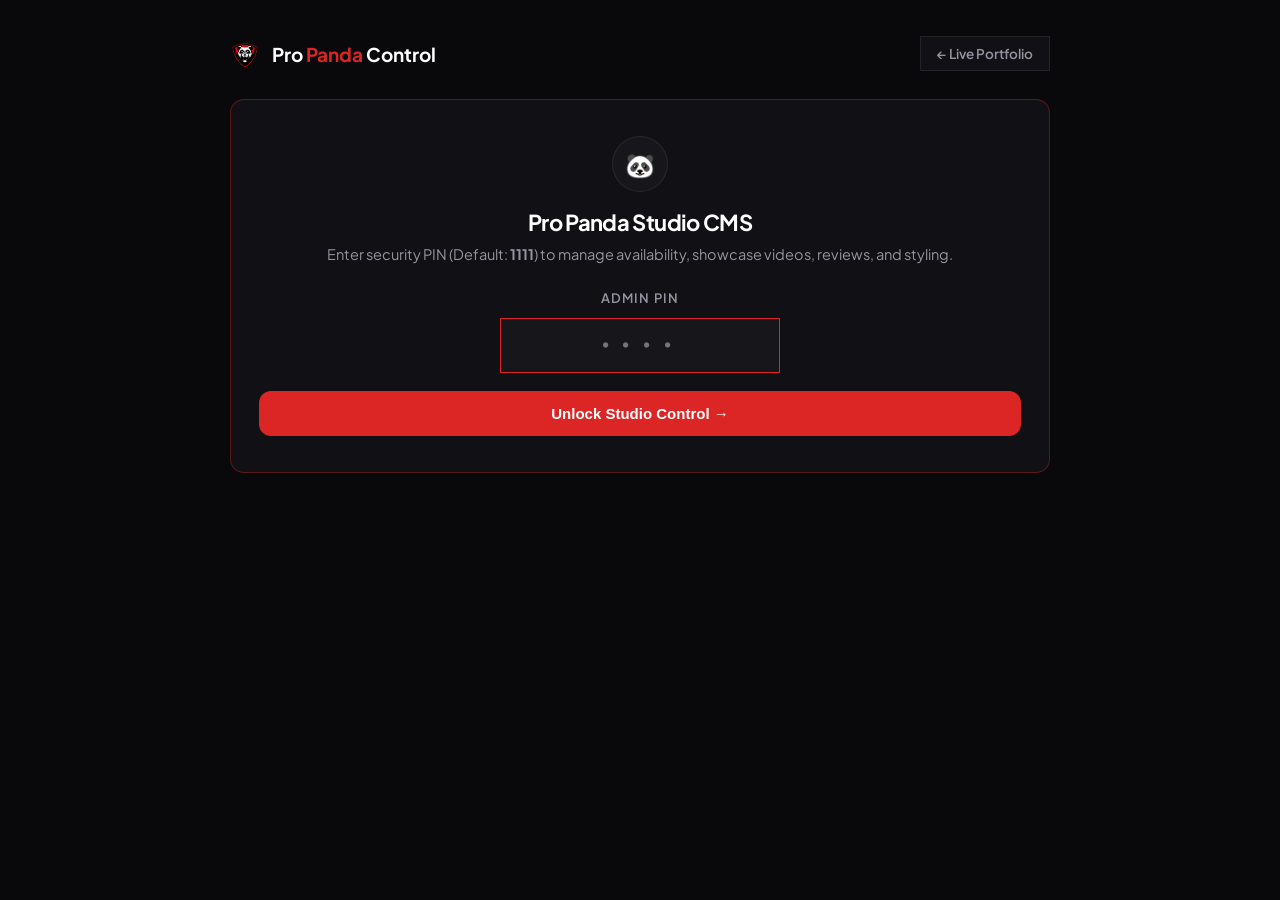
==== commit a4b09427: "Revamp Pro Panda studio portfolio with capsule navbar, short & long form showcase, and CMS updates" ====
--- a/admin.html
+++ b/admin.html
@@ -3,26 +3,26 @@
 <head>
 <meta charset="UTF-8" />
 <meta name="viewport" content="width=device-width, initial-scale=1.0" />
-<title>Flow Media — Studio Control Portal</title>
+<title>Pro Panda — Studio Control Portal</title>
 <link rel="icon" type="image/png" href="logo.png" id="admin-favicon" />
 <link rel="preconnect" href="https://fonts.googleapis.com" />
 <link rel="preconnect" href="https://fonts.gstatic.com" crossorigin />
-<link href="https://fonts.googleapis.com/css2?family=Archivo:wght@600;700;800;900&family=Inter+Tight:wght@400;500;600;700&display=swap" rel="stylesheet" />
+<link href="https://fonts.googleapis.com/css2?family=JetBrains+Mono:wght@500;700&family=Plus+Jakarta+Sans:wght@400;500;600;700;800&display=swap" rel="stylesheet" />
 <style>
   :root {
-    --bg: #0a0a0c;
-    --panel: #121215;
-    --card: #18181c;
-    --card-hover: #222228;
-    --ink: #f5f5f7;
-    --ink-dim: #8e8e93;
+    --bg: #09090b;
+    --panel: #111115;
+    --card: #16161b;
+    --card-hover: #1d1d23;
+    --ink: #ffffff;
+    --ink-dim: #9494a0;
     --border: rgba(255, 255, 255, 0.08);
     --border-strong: rgba(255, 255, 255, 0.16);
-    --accent: #d8ff1f;
-    --accent-hover: #c8f400;
-    --glow: rgba(216, 255, 31, 0.25);
-    --radius: 20px;
-    --ease: cubic-bezier(0.22, 0.61, 0.36, 1);
+    --border-red: rgba(220, 38, 38, 0.35);
+    --accent: #dc2626;
+    --accent-hover: #ef4444;
+    --radius: 14px;
+    --ease: cubic-bezier(0.16, 1, 0.3, 1);
   }
 
   *, *::before, *::after { box-sizing: border-box; }
@@ -30,7 +30,7 @@
     margin: 0;
     background: var(--bg);
     color: var(--ink);
-    font-family: "Inter Tight", system-ui, sans-serif;
+    font-family: "Plus Jakarta Sans", system-ui, sans-serif;
     min-height: 100vh;
     display: flex;
     flex-direction: column;
@@ -40,15 +40,15 @@
   /* Grid overlay */
   .grid-bg {
     position: fixed; inset: 0; pointer-events: none; z-index: 0;
-    background-image: radial-gradient(rgba(255,255,255,0.08) 1px, transparent 1px);
-    background-size: 28px 28px;
+    background-image: radial-gradient(rgba(255, 30, 56, 0.08) 1px, transparent 1px);
+    background-size: 32px 32px;
     -webkit-mask-image: radial-gradient(ellipse 70% 60% at 50% 30%, #000 40%, transparent 100%);
-            mask-image: radial-gradient(ellipse 70% 60% at 50% 30%, #000 40%, transparent 100%);
+    mask-image: radial-gradient(ellipse 70% 60% at 50% 30%, #000 40%, transparent 100%);
   }
 
   .container {
     position: relative; z-index: 2;
-    width: 100%; max-width: 820px;
+    width: 100%; max-width: 860px;
     margin: 0 auto; padding: 36px 20px 80px;
   }
 
@@ -59,24 +59,25 @@
   }
   .brand {
     display: flex; align-items: center; gap: 12px;
-    font-family: "Archivo", sans-serif; font-weight: 800; font-size: 20px;
-  }
-  .brand img { width: 32px; height: 32px; object-fit: contain; }
+    font-family: "Plus Jakarta Sans", sans-serif; font-weight: 700; font-size: 19px;
+  }
+  .brand img { width: 30px; height: 30px; object-fit: contain; }
+  .brand-red { color: var(--accent); }
   .header-actions { display: flex; align-items: center; gap: 10px; }
   .nav-btn {
     font-size: 13.5px; font-weight: 600; color: var(--ink-dim);
-    text-decoration: none; padding: 8px 16px; border-radius: 100px;
+    text-decoration: none; padding: 8px 16px; border-radius: var(--radius-sm);
     border: 1px solid var(--border); background: var(--panel);
     transition: all .2s; cursor: pointer;
   }
-  .nav-btn:hover { color: #fff; border-color: var(--border-strong); background: var(--card); }
-
-  /* Auth Card & PIN Input Animations */
+  .nav-btn:hover { color: #fff; border-color: var(--accent); background: var(--card); }
+
+  /* Auth Card & PIN Input */
   .auth-card {
-    background: var(--panel); border: 1px solid var(--border);
-    border-radius: var(--radius); padding: 38px 32px;
-    box-shadow: 0 20px 50px rgba(0,0,0,0.5);
-    transition: transform .35s var(--ease), border-color .3s, box-shadow .3s, opacity .35s;
+    background: var(--panel); border: 1px solid var(--border-red);
+    border-radius: var(--radius); padding: 36px 28px;
+    box-shadow: var(--shadow-card);
+    transition: transform .35s var(--ease), border-color .3s, opacity .35s;
     text-align: center;
   }
   .auth-icon {
@@ -84,18 +85,13 @@
     background: var(--card); border: 1px solid var(--border);
     display: grid; place-items: center; font-size: 24px;
     margin: 0 auto 16px;
-    box-shadow: 0 0 0 6px rgba(255,255,255,0.03);
-    transition: transform .4s var(--ease), border-color .3s;
-  }
-  .auth-card:hover .auth-icon { transform: scale(1.08) rotate(-6deg); border-color: var(--accent); }
+  }
   .auth-card.is-shaking {
     animation: shakeAuth .45s var(--ease);
     border-color: #ef4444 !important;
-    box-shadow: 0 0 0 3px rgba(239, 68, 68, 0.25) !important;
   }
   .auth-card.is-success {
     border-color: var(--accent) !important;
-    box-shadow: 0 0 0 3px var(--glow) !important;
     transform: scale(0.96);
     opacity: 0;
   }
@@ -108,29 +104,27 @@
     position: relative; max-width: 280px; margin: 0 auto 18px;
   }
   .pin-input-field {
-    width: 100%; padding: 14px 16px; border-radius: 14px;
-    background: var(--card); border: 1.5px solid var(--border);
-    color: #fff; font-size: 24px; font-family: monospace, sans-serif;
+    width: 100%; padding: 12px 16px; border-radius: var(--radius-sm);
+    background: var(--card); border: 1px solid var(--border);
+    color: #fff; font-size: 22px; font-family: "JetBrains Mono", monospace;
     text-align: center; letter-spacing: 0.35em;
-    outline: none; transition: border-color .2s, box-shadow .2s;
+    outline: none; transition: border-color .2s;
   }
   .pin-input-field:focus {
     border-color: var(--accent);
-    box-shadow: 0 0 0 4px var(--glow);
   }
   .auth-err-msg {
     display: none; color: #ef4444; font-size: 13px; font-weight: 600;
     margin: -8px 0 16px;
   }
-  .auth-err-msg.is-show { display: block; animation: fadeIn .2s var(--ease); }
+  .auth-err-msg.is-show { display: block; }
 
   .main-card {
     background: var(--panel); border: 1px solid var(--border);
-    border-radius: var(--radius); padding: 32px;
-    box-shadow: 0 20px 50px rgba(0,0,0,0.5);
+    border-radius: var(--radius); padding: 28px;
   }
   .auth-title {
-    font-family: "Archivo", sans-serif; font-size: 24px; font-weight: 800;
+    font-family: "Plus Jakarta Sans", sans-serif; font-size: 22px; font-weight: 700;
     margin: 0 0 8px; letter-spacing: -0.03em;
   }
   .auth-sub { color: var(--ink-dim); font-size: 14.5px; margin: 0 0 24px; line-height: 1.5; }
@@ -151,7 +145,7 @@
   }
   .tab-btn:hover { color: #fff; border-color: var(--border-strong); background: var(--card-hover); }
   .tab-btn.is-active {
-    background: var(--accent); color: #0a0a0c;
+    background: var(--accent); color: #ffffff;
     border-color: transparent; box-shadow: 0 4px 16px var(--glow);
   }
 
@@ -182,7 +176,7 @@
     transition: transform .2s, background .2s, box-shadow .2s; text-decoration: none;
   }
   .btn--primary {
-    background: var(--accent); color: #0a0a0c;
+    background: var(--accent); color: #ffffff;
     box-shadow: 0 8px 24px var(--glow); width: 100%;
   }
   .btn--primary:hover { background: var(--accent-hover); transform: translateY(-2px); box-shadow: 0 12px 30px var(--glow); }
@@ -204,13 +198,13 @@
   .status-opt:hover { background: var(--card-hover); border-color: var(--border-strong); }
   .status-opt.is-selected {
     border-color: var(--accent);
-    background: color-mix(in srgb, var(--accent) 8%, var(--card));
+    background: rgba(255, 30, 56, 0.08);
     box-shadow: 0 0 0 2px var(--accent);
   }
   .status-info { display: flex; align-items: center; gap: 14px; }
   .status-dot { width: 12px; height: 12px; border-radius: 50%; flex-shrink: 0; }
   .dot--avail { background: #10b981; box-shadow: 0 0 0 4px rgba(16, 185, 129, 0.25); }
-  .dot--limited { background: #f59e0b; box-shadow: 0 0 0 4px rgba(245, 158, 11, 0.25); }
+  .dot--limited { background: var(--accent); box-shadow: 0 0 0 4px var(--glow); }
   .dot--busy { background: #ef4444; box-shadow: 0 0 0 4px rgba(239, 68, 68, 0.25); }
   .status-label { font-size: 16px; font-weight: 700; }
   .status-desc { font-size: 13px; color: var(--ink-dim); margin-top: 2px; }
@@ -219,7 +213,7 @@
     border: 2px solid var(--border-strong); display: grid; place-items: center;
   }
   .status-opt.is-selected .status-radio { border-color: var(--accent); background: var(--accent); }
-  .status-opt.is-selected .status-radio::after { content: ""; width: 6px; height: 6px; border-radius: 50%; background: #0a0a0c; }
+  .status-opt.is-selected .status-radio::after { content: ""; width: 6px; height: 6px; border-radius: 50%; background: #ffffff; }
 
   /* Live Preview Box */
   .preview-box {
@@ -241,16 +235,12 @@
     box-shadow: 0 4px 18px rgba(0,0,0,0.3);
     transition: all .3s var(--ease);
   }
-  .pill-preview.is-available { background: #18181c; border-color: rgba(255,255,255,0.14); color: #fff; }
-  .pill-preview.is-available .pill-preview__dot { background: #10b981; box-shadow: 0 0 0 4px rgba(16,185,129,0.25); }
-  .pill-preview.is-limited { background: #18181c; border-color: rgba(245, 158, 11, 0.3); color: #fff; }
-  .pill-preview.is-limited .pill-preview__dot { background: #f59e0b; box-shadow: 0 0 0 4px rgba(245, 158, 11, 0.25); }
-  .pill-preview.is-busy { background: #141416; border-color: rgba(255,255,255,0.14); color: #f3f3f5; }
-  .pill-preview.is-busy .pill-preview__dot { background: #ef4444; box-shadow: 0 0 0 4px rgba(239, 68, 68, 0.3); }
-  .pill-preview__dot { width: 7px; height: 7px; border-radius: 50%; animation: dotPulse 2.4s infinite ease-in-out; }
-  @keyframes dotPulse { 0%, 100% { transform: scale(1); opacity: 1; } 50% { transform: scale(1.2); opacity: .75; } }
-
-  /* Palette Preset Swatches */
+  .pill-preview.is-available .pill-preview__dot { background: #10b981; box-shadow: 0 0 10px #10b981; }
+  .pill-preview.is-limited .pill-preview__dot { background: var(--accent); box-shadow: 0 0 12px var(--accent); }
+  .pill-preview.is-busy .pill-preview__dot { background: #ef4444; box-shadow: 0 0 8px #ef4444; }
+  .pill-preview__dot { width: 8px; height: 8px; border-radius: 50%; }
+
+  /* Palette Presets */
   .presets-grid {
     display: grid; grid-template-columns: repeat(auto-fit, minmax(110px, 1fr)); gap: 10px; margin-bottom: 20px;
   }
@@ -262,12 +252,9 @@
   }
   .swatch-btn:hover { background: var(--card-hover); border-color: var(--border-strong); }
   .swatch-btn.is-active { border-color: var(--accent); box-shadow: 0 0 0 2px var(--accent); }
-  .swatch-color {
-    width: 28px; height: 28px; border-radius: 50%; box-shadow: 0 2px 8px rgba(0,0,0,0.3);
-  }
+  .swatch-color { width: 28px; height: 28px; border-radius: 50%; box-shadow: 0 2px 8px rgba(0,0,0,0.3); }
   .swatch-name { font-size: 12.5px; font-weight: 600; color: #fff; }
 
-  /* Custom Color Picker Row */
   .color-picker-row {
     display: flex; gap: 12px; align-items: center; background: var(--card);
     border: 1px solid var(--border); border-radius: 12px; padding: 8px 14px;
@@ -277,7 +264,6 @@
     width: 44px; height: 44px; border: 0; background: transparent; cursor: pointer; border-radius: 8px;
   }
 
-  /* Logo Upload Box */
   .upload-dropzone {
     border: 2px dashed var(--border-strong); border-radius: 16px;
     padding: 32px 20px; text-align: center; cursor: pointer;
@@ -286,32 +272,25 @@
   .upload-dropzone:hover { border-color: var(--accent); background: var(--card-hover); }
   .logo-preview-img { max-height: 80px; max-width: 220px; object-fit: contain; margin: 12px auto; display: block; }
 
-  /* Video & Review Cards in Admin */
   .list-stack { display: flex; flex-direction: column; gap: 12px; margin-bottom: 24px; }
   .item-card {
     background: var(--card); border: 1px solid var(--border); border-radius: 16px;
     padding: 16px 20px; display: flex; align-items: center; justify-content: space-between; gap: 16px;
-    transition: border-color .2s;
-  }
-  .item-card:hover { border-color: var(--border-strong); }
-  .item-thumb {
-    width: 60px; height: 60px; border-radius: 10px; object-fit: cover; background: #000; flex-shrink: 0;
-  }
+  }
+  .item-thumb { width: 60px; height: 60px; border-radius: 10px; object-fit: cover; background: #000; flex-shrink: 0; }
   .item-body { flex: 1; min-width: 0; }
   .item-title { font-size: 15px; font-weight: 700; margin: 0 0 3px; white-space: nowrap; overflow: hidden; text-overflow: ellipsis; }
   .item-sub { font-size: 13px; color: var(--ink-dim); white-space: nowrap; overflow: hidden; text-overflow: ellipsis; }
   .item-actions { display: flex; gap: 8px; flex-shrink: 0; }
 
-  /* Toast Notification */
   .toast {
     position: fixed; bottom: 30px; left: 50%; transform: translateX(-50%) translateY(100px);
-    background: var(--accent); color: #0a0a0c; font-weight: 800; font-size: 14.5px;
+    background: var(--accent); color: #ffffff; font-weight: 800; font-size: 14.5px;
     padding: 12px 28px; border-radius: 100px; box-shadow: 0 10px 30px var(--glow);
     opacity: 0; pointer-events: none; transition: all .35s var(--ease); z-index: 100;
   }
   .toast.is-show { transform: translateX(-50%) translateY(0); opacity: 1; }
 
-  /* Modal Dialog for Add/Edit */
   .admin-modal {
     position: fixed; inset: 0; z-index: 200; background: rgba(0,0,0,0.85); backdrop-filter: blur(8px);
     display: none; align-items: center; justify-content: center; padding: 20px;
@@ -322,12 +301,6 @@
     border-radius: var(--radius); padding: 30px; width: 100%; max-width: 520px;
     box-shadow: 0 30px 80px rgba(0,0,0,0.7);
   }
-
-  @media (max-width: 600px) {
-    .container { padding: 24px 16px 60px; }
-    .item-card { flex-direction: column; align-items: flex-start; }
-    .item-actions { width: 100%; justify-content: flex-end; }
-  }
 </style>
 </head>
 <body>
@@ -335,71 +308,69 @@
 <div class="grid-bg" aria-hidden="true"></div>
 
 <div class="container">
-  <!-- Header -->
   <header class="header">
     <div class="brand">
-      <img src="logo.png" alt="" id="admin-brand-logo" />
-      <span>Studio Control</span>
+      <img src="logo.png" alt="Pro Panda" id="admin-brand-logo" />
+      <span>Pro&nbsp;<span class="brand-red">Panda</span> Control</span>
     </div>
     <div class="header-actions">
-      <a href="index.html" class="nav-btn">← Live Site</a>
+      <a href="index.html" class="nav-btn">← Live Portfolio</a>
       <button id="lock-btn" class="nav-btn" style="display: none;">Lock 🔒</button>
     </div>
   </header>
 
-  <!-- Step 1: PIN Unlock -->
+  <!-- Step 1: Security PIN Input -->
   <section class="auth-card" id="auth-section">
-    <div class="auth-icon">🔒</div>
-    <h1 class="auth-title">Studio Admin Access</h1>
-    <p class="auth-sub">Enter your security PIN to manage availability, videos, reviews, colors, and branding.</p>
+    <div class="auth-icon">🐼</div>
+    <h1 class="auth-title">Pro Panda Studio CMS</h1>
+    <p class="auth-sub">Enter security PIN (Default: <b>1111</b>) to manage availability, showcase videos, reviews, and styling.</p>
 
     <form id="auth-form">
       <div class="pin-field-wrapper">
-        <label class="input-label" for="pin-input" style="justify-content: center; margin-bottom: 12px;">Security PIN</label>
+        <label class="input-label" for="pin-input" style="justify-content: center; margin-bottom: 12px;">Admin PIN</label>
         <input type="password" id="pin-input" class="pin-input-field" placeholder="••••" maxlength="10" autofocus autocomplete="current-password" />
       </div>
-      <div class="auth-err-msg" id="auth-err-msg">Incorrect PIN. Please try again.</div>
+      <div class="auth-err-msg" id="auth-err-msg">Incorrect PIN. Try again.</div>
       <button type="submit" class="btn btn--primary">Unlock Studio Control →</button>
     </form>
   </section>
 
-  <!-- Step 2: Main Studio CMS Dashboard -->
+  <!-- Step 2: Main Studio Dashboard -->
   <section class="main-card" id="dashboard-section" style="display: none;">
-    <!-- Navigation Tabs -->
     <nav class="tabs-bar" aria-label="Admin Sections">
-      <button class="tab-btn is-active" data-tab="status">🟢 Availability</button>
+      <button class="tab-btn is-active" data-tab="status">🔴 Availability</button>
       <button class="tab-btn" data-tab="palette">🎨 Colors</button>
       <button class="tab-btn" data-tab="branding">🖼️ Logo</button>
       <button class="tab-btn" data-tab="videos">🎬 Videos</button>
       <button class="tab-btn" data-tab="reviews">💬 Reviews</button>
-      <button class="tab-btn" data-tab="settings">⚙️ Cloud Sync</button>
+      <button class="tab-btn" data-tab="settings">⚙️ Settings &amp; PIN</button>
     </nav>
 
-    <!-- ================= TAB 1: AVAILABILITY STATUS ================= -->
+    <!-- TAB 1: STATUS -->
     <div class="tab-pane is-active" id="tab-status">
       <div style="margin-bottom: 20px;">
         <h2 class="auth-title" style="font-size: 22px; margin: 0;">Availability Badge</h2>
-        <p class="auth-sub" style="margin: 4px 0 0;">Update your real-time client availability displayed in the hero section.</p>
+        <p class="auth-sub" style="margin: 4px 0 0;">Update real-time client availability displayed in the hero section.</p>
       </div>
 
       <div class="status-grid">
-        <div class="status-opt is-selected" data-state="available" data-default-text="Available for new projects">
+        <div class="status-opt" data-state="available" data-default-text="Available for new projects">
           <div class="status-info">
             <span class="status-dot dot--avail"></span>
             <div>
               <div class="status-label">Available</div>
-              <div class="status-desc">Ready for new video editing clients</div>
+              <div class="status-desc">Open for new video editing clients</div>
             </div>
           </div>
           <div class="status-radio"></div>
         </div>
 
-        <div class="status-opt" data-state="limited" data-default-text="1 Spot Remaining">
+        <div class="status-opt is-selected" data-state="limited" data-default-text="2 Client Spots Available">
           <div class="status-info">
             <span class="status-dot dot--limited"></span>
             <div>
-              <div class="status-label">Limited Slots</div>
-              <div class="status-desc">Only 1–2 project slots remaining</div>
+              <div class="status-label">Limited Slots (Recommended)</div>
+              <div class="status-desc">Creates urgency — 1 to 2 project spots remaining</div>
             </div>
           </div>
           <div class="status-radio"></div>
@@ -410,7 +381,7 @@
             <span class="status-dot dot--busy"></span>
             <div>
               <div class="status-label">Completely Booked</div>
-              <div class="status-desc">Waitlist only / not taking clients right now</div>
+              <div class="status-desc">Waitlist only / not accepting clients</div>
             </div>
           </div>
           <div class="status-radio"></div>
@@ -419,21 +390,48 @@
 
       <div class="input-group">
         <label class="input-label" for="custom-status-text">Badge Display Text</label>
-        <input type="text" id="custom-status-text" class="input-field" value="Available for new projects" />
+        <input type="text" id="custom-status-text" class="input-field" value="Available" />
+      </div>
+
+      <div class="input-group">
+        <label class="input-label">Flashing Dot Color</label>
+        <p class="auth-sub" style="margin: 0 0 10px; font-size: 13px;">Pick any color for the pulsing status dot on the live website.</p>
+        <div style="display: flex; gap: 8px; align-items: center; flex-wrap: wrap;">
+          <button type="button" class="btn btn--secondary status-color-preset" data-color="#10b981" style="display:flex;align-items:center;gap:6px;padding:7px 12px;font-size:13px;">
+            <span style="width:10px;height:10px;border-radius:50%;background:#10b981;box-shadow:0 0 8px #10b981;"></span> Green (Available)
+          </button>
+          <button type="button" class="btn btn--secondary status-color-preset" data-color="#f59e0b" style="display:flex;align-items:center;gap:6px;padding:7px 12px;font-size:13px;">
+            <span style="width:10px;height:10px;border-radius:50%;background:#f59e0b;box-shadow:0 0 8px #f59e0b;"></span> Amber (Limited)
+          </button>
+          <button type="button" class="btn btn--secondary status-color-preset" data-color="#ef4444" style="display:flex;align-items:center;gap:6px;padding:7px 12px;font-size:13px;">
+            <span style="width:10px;height:10px;border-radius:50%;background:#ef4444;box-shadow:0 0 8px #ef4444;"></span> Red (Booked)
+          </button>
+          <button type="button" class="btn btn--secondary status-color-preset" data-color="#8b5cf6" style="display:flex;align-items:center;gap:6px;padding:7px 12px;font-size:13px;">
+            <span style="width:10px;height:10px;border-radius:50%;background:#8b5cf6;box-shadow:0 0 8px #8b5cf6;"></span> Purple
+          </button>
+          <button type="button" class="btn btn--secondary status-color-preset" data-color="#3b82f6" style="display:flex;align-items:center;gap:6px;padding:7px 12px;font-size:13px;">
+            <span style="width:10px;height:10px;border-radius:50%;background:#3b82f6;box-shadow:0 0 8px #3b82f6;"></span> Blue
+          </button>
+          
+          <div style="display: flex; align-items: center; gap: 8px;">
+            <input type="color" id="status-dot-color-picker" value="#10b981" style="width:36px;height:36px;padding:0;border:none;border-radius:6px;cursor:pointer;background:transparent;" />
+            <input type="text" id="status-dot-color-hex" class="input-field" value="#10b981" placeholder="#10b981" style="width:90px;margin:0;" />
+          </div>
+        </div>
       </div>
 
       <div class="preview-box">
         <div class="preview-title">Live Website Badge Preview</div>
-        <div class="pill-preview is-available" id="preview-pill">
-          <span class="pill-preview__dot"></span>
-          <span id="preview-pill-text">Available for new projects</span>
+        <div class="pill-preview is-limited" id="preview-pill">
+          <span class="pill-preview__dot" id="preview-dot" style="background:#10b981;box-shadow:0 0 8px #10b981;"></span>
+          <span id="preview-pill-text">Available</span>
         </div>
       </div>
 
       <button class="btn btn--primary js-save-btn">Publish Status Changes 🚀</button>
     </div>
 
-    <!-- ================= TAB 2: COLOR PALETTE ================= -->
+    <!-- TAB 2: PALETTE -->
     <div class="tab-pane" id="tab-palette">
       <div style="margin-bottom: 20px;">
         <h2 class="auth-title" style="font-size: 22px; margin: 0;">Brand Color Palette</h2>
@@ -442,62 +440,62 @@
 
       <div class="input-label">Curated Color Presets</div>
       <div class="presets-grid">
-        <button class="swatch-btn is-active" data-color="#d8ff1f">
-          <span class="swatch-color" style="background: #d8ff1f;"></span>
-          <span class="swatch-name">Neon Lime</span>
+        <button class="swatch-btn is-active" data-color="#ff1e38">
+          <span class="swatch-color" style="background: #ff1e38;"></span>
+          <span class="swatch-name">Crimson Red</span>
+        </button>
+        <button class="swatch-btn" data-color="#ff5500">
+          <span class="swatch-color" style="background: #ff5500;"></span>
+          <span class="swatch-name">Cyber Amber</span>
         </button>
         <button class="swatch-btn" data-color="#00f0ff">
           <span class="swatch-color" style="background: #00f0ff;"></span>
           <span class="swatch-name">Electric Cyan</span>
         </button>
-        <button class="swatch-btn" data-color="#ff5500">
-          <span class="swatch-color" style="background: #ff5500;"></span>
-          <span class="swatch-name">Hyper Orange</span>
+        <button class="swatch-btn" data-color="#d8ff1f">
+          <span class="swatch-color" style="background: #d8ff1f;"></span>
+          <span class="swatch-name">Neon Lime</span>
+        </button>
+        <button class="swatch-btn" data-color="#10b981">
+          <span class="swatch-color" style="background: #10b981;"></span>
+          <span class="swatch-name">Emerald Boost</span>
         </button>
         <button class="swatch-btn" data-color="#a855f7">
           <span class="swatch-color" style="background: #a855f7;"></span>
-          <span class="swatch-name">Digital Violet</span>
-        </button>
-        <button class="swatch-btn" data-color="#ffd000">
-          <span class="swatch-color" style="background: #ffd000;"></span>
-          <span class="swatch-name">Solar Gold</span>
-        </button>
-        <button class="swatch-btn" data-color="#10b981">
-          <span class="swatch-color" style="background: #10b981;"></span>
-          <span class="swatch-name">Emerald Mint</span>
+          <span class="swatch-name">Hyper Violet</span>
         </button>
       </div>
 
       <div class="input-label">Or Pick Custom Hex Color</div>
       <div class="color-picker-row">
-        <input type="color" id="palette-picker" value="#d8ff1f" />
-        <input type="text" id="palette-hex" class="input-field" value="#d8ff1f" placeholder="#d8ff1f" style="margin: 0;" />
-        <button class="btn btn--secondary" id="reset-color-btn" style="white-space: nowrap;">Reset Default</button>
+        <input type="color" id="palette-picker" value="#ff1e38" />
+        <input type="text" id="palette-hex" class="input-field" value="#ff1e38" placeholder="#ff1e38" style="margin: 0;" />
+        <button class="btn btn--secondary" id="reset-color-btn" style="white-space: nowrap;">Reset Red</button>
       </div>
 
       <div class="preview-box">
         <div class="preview-title">Color Accent Live Preview</div>
         <div style="display: flex; gap: 14px; justify-content: center; align-items: center; flex-wrap: wrap;">
-          <span class="btn btn--primary" id="preview-color-btn" style="width: auto; pointer-events: none;">Work with us →</span>
-          <span style="font-size: 15px; font-weight: 700; color: #fff;">Flow Media <span id="preview-hl" style="background: var(--accent); color: #0a0a0c; padding: 2px 8px; border-radius: 6px;">edits</span></span>
+          <span class="btn btn--primary" id="preview-color-btn" style="width: auto; pointer-events: none;">Book an Edit →</span>
+          <span style="font-size: 15px; font-weight: 700; color: #fff;">Pro Panda <span id="preview-hl" style="background: var(--accent); color: #ffffff; padding: 2px 8px; border-radius: 6px;">Cuts</span></span>
         </div>
       </div>
 
       <button class="btn btn--primary js-save-btn">Apply Color Palette 🚀</button>
     </div>
 
-    <!-- ================= TAB 3: BRANDING & LOGO ================= -->
+    <!-- TAB 3: BRANDING -->
     <div class="tab-pane" id="tab-branding">
       <div style="margin-bottom: 20px;">
-        <h2 class="auth-title" style="font-size: 22px; margin: 0;">Branding & Logo</h2>
-        <p class="auth-sub" style="margin: 4px 0 0;">Upload a new studio logo or provide an image link. It updates the header and footer.</p>
+        <h2 class="auth-title" style="font-size: 22px; margin: 0;">Branding &amp; Logo</h2>
+        <p class="auth-sub" style="margin: 4px 0 0;">Upload or link a custom logo image for Pro Panda.</p>
       </div>
 
       <div class="upload-dropzone" id="logo-dropzone">
         <input type="file" id="logo-file-input" accept="image/*" style="display: none;" />
         <div style="font-size: 32px; margin-bottom: 8px;">📁</div>
         <div style="font-weight: 700; font-size: 16px; margin-bottom: 4px;">Click to upload new logo image</div>
-        <div style="font-size: 13px; color: var(--ink-dim);">Supports PNG, JPG, SVG, WebP (Transparent recommended)</div>
+        <div style="font-size: 13px; color: var(--ink-dim);">Supports PNG, JPG, SVG, WebP</div>
       </div>
 
       <div class="input-group">
@@ -508,18 +506,18 @@
       <div class="preview-box">
         <div class="preview-title">Current Logo Preview</div>
         <img src="logo.png" alt="Logo Preview" id="logo-preview-img" class="logo-preview-img" />
-        <button class="btn btn--secondary" id="reset-logo-btn" style="margin-top: 12px; font-size: 13px;">Reset to Default Logo</button>
+        <button class="btn btn--secondary" id="reset-logo-btn" style="margin-top: 12px; font-size: 13px;">Reset to Default Shield Logo</button>
       </div>
 
       <button class="btn btn--primary js-save-btn">Save Branding Changes 🚀</button>
     </div>
 
-    <!-- ================= TAB 4: PORTFOLIO VIDEOS ================= -->
+    <!-- TAB 4: VIDEOS -->
     <div class="tab-pane" id="tab-videos">
       <div style="display: flex; justify-content: space-between; align-items: center; margin-bottom: 20px; flex-wrap: wrap; gap: 12px;">
         <div>
           <h2 class="auth-title" style="font-size: 22px; margin: 0;">Showcase Videos</h2>
-          <p class="auth-sub" style="margin: 4px 0 0;">Add, edit, or remove YouTube edits from the portfolio carousel and hero deck.</p>
+          <p class="auth-sub" style="margin: 4px 0 0;">Add, edit, or remove YouTube edits from the portfolio showcase.</p>
         </div>
         <button class="btn btn--secondary" id="add-video-btn">+ Add Video</button>
       </div>
@@ -530,16 +528,16 @@
 
       <div style="display: flex; gap: 12px; margin-top: 20px;">
         <button class="btn btn--primary js-save-btn">Save All Videos 🚀</button>
-        <button class="btn btn--secondary" id="reset-videos-btn" style="white-space: nowrap;">Reset 11 Defaults</button>
+        <button class="btn btn--secondary" id="reset-videos-btn" style="white-space: nowrap;">Reset Defaults</button>
       </div>
     </div>
 
-    <!-- ================= TAB 5: TESTIMONIALS ================= -->
+    <!-- TAB 5: REVIEWS -->
     <div class="tab-pane" id="tab-reviews">
       <div style="display: flex; justify-content: space-between; align-items: center; margin-bottom: 20px; flex-wrap: wrap; gap: 12px;">
         <div>
           <h2 class="auth-title" style="font-size: 22px; margin: 0;">Creator Reviews</h2>
-          <p class="auth-sub" style="margin: 4px 0 0;">Customize client testimonials shown in the infinite marquee.</p>
+          <p class="auth-sub" style="margin: 4px 0 0;">Customize creator testimonials shown in the infinite marquee.</p>
         </div>
         <button class="btn btn--secondary" id="add-review-btn">+ Add Review</button>
       </div>
@@ -550,26 +548,20 @@
 
       <div style="display: flex; gap: 12px; margin-top: 20px;">
         <button class="btn btn--primary js-save-btn">Save All Reviews 🚀</button>
-        <button class="btn btn--secondary" id="reset-reviews-btn" style="white-space: nowrap;">Reset 8 Defaults</button>
+        <button class="btn btn--secondary" id="reset-reviews-btn" style="white-space: nowrap;">Reset Defaults</button>
       </div>
     </div>
 
-    <!-- ================= TAB 6: CLOUD SYNC & SETTINGS ================= -->
+    <!-- TAB 6: SETTINGS -->
     <div class="tab-pane" id="tab-settings">
       <div style="margin-bottom: 20px;">
-        <h2 class="auth-title" style="font-size: 22px; margin: 0;">Cloud Realtime Sync & PIN</h2>
-        <p class="auth-sub" style="margin: 4px 0 0;">Configure free realtime cloud storage and change your security PIN.</p>
+        <h2 class="auth-title" style="font-size: 22px; margin: 0;">Security PIN &amp; Backup</h2>
+        <p class="auth-sub" style="margin: 4px 0 0;">Update your security PIN or manage cloud configurations.</p>
       </div>
 
       <div class="input-group">
         <label class="input-label" for="custom-pin-input">Change Security PIN</label>
-        <input type="password" id="custom-pin-input" class="input-field" placeholder="Enter new 4-digit PIN" />
-      </div>
-
-      <div class="input-group">
-        <label class="input-label" for="cloud-url-input">Free Firebase / JSONBin Endpoint URL (Optional)</label>
-        <input type="url" id="cloud-url-input" class="input-field" placeholder="https://your-project.firebaseio.com/flow_data.json" />
-        <p style="font-size: 13px; color: var(--ink-dim); margin: 6px 0 0;">Entering a cloud URL lets you edit the site from your phone and update it worldwide in under 1 second without redeploying.</p>
+        <input type="password" id="custom-pin-input" class="input-field" placeholder="Enter new 4-digit PIN (e.g. 1111)" />
       </div>
 
       <button class="btn btn--primary js-save-btn">Save Settings 🚀</button>
@@ -577,23 +569,23 @@
   </section>
 </div>
 
-<!-- Add / Edit Video Modal -->
+<!-- Add/Edit Video Modal -->
 <div class="admin-modal" id="video-modal">
   <div class="admin-modal__card">
     <h3 class="auth-title" id="video-modal-title" style="font-size: 20px;">Add Portfolio Video</h3>
     <form id="video-form">
       <input type="hidden" id="v-index" value="-1" />
       <div class="input-group">
-        <label class="input-label" for="v-id">YouTube Video ID or Full Link</label>
-        <input type="text" id="v-id" class="input-field" placeholder="e.g. 8-21_9lF67E or https://youtu.be/8-21_9lF67E" required />
+        <label class="input-label" for="v-id">YouTube Video ID or Link</label>
+        <input type="text" id="v-id" class="input-field" placeholder="e.g. 8-21_9lF67E" required />
       </div>
       <div class="input-group">
-        <label class="input-label" for="v-title">Video Title / Description</label>
-        <input type="text" id="v-title" class="input-field" placeholder="e.g. Gaming hook edit" required />
+        <label class="input-label" for="v-title">Video Title</label>
+        <input type="text" id="v-title" class="input-field" placeholder="e.g. Apex & Roblox Hook Edit" required />
       </div>
       <div class="input-group">
-        <label class="input-label" for="v-tag">Category Tag</label>
-        <input type="text" id="v-tag" class="input-field" placeholder="e.g. Gaming, Business, Talking Head" required />
+        <label class="input-label" for="v-tag">Category (Gaming, Talking head, Creator, Podcast)</label>
+        <input type="text" id="v-tag" class="input-field" placeholder="Gaming" required />
       </div>
       <div style="display: flex; gap: 10px; justify-content: flex-end; margin-top: 24px;">
         <button type="button" class="btn btn--secondary" id="close-video-modal">Cancel</button>
@@ -603,7 +595,7 @@
   </div>
 </div>
 
-<!-- Add / Edit Review Modal -->
+<!-- Add/Edit Review Modal -->
 <div class="admin-modal" id="review-modal">
   <div class="admin-modal__card">
     <h3 class="auth-title" id="review-modal-title" style="font-size: 20px;">Add Creator Review</h3>
@@ -611,19 +603,19 @@
       <input type="hidden" id="r-index" value="-1" />
       <div class="input-group">
         <label class="input-label" for="r-text">Review Quote</label>
-        <textarea id="r-text" class="input-field" rows="3" placeholder="e.g. Nice edits, fast worker, very good service." required></textarea>
+        <textarea id="r-text" class="input-field" rows="3" placeholder="e.g. Pro Panda turned our gaming clips into pure algorithm fuel." required></textarea>
       </div>
       <div class="input-group">
         <label class="input-label" for="r-name">Creator Name / Handle</label>
-        <input type="text" id="r-name" class="input-field" placeholder="e.g. LemonGuy_2070" required />
+        <input type="text" id="r-name" class="input-field" placeholder="e.g. Windpress" required />
       </div>
       <div class="input-group">
-        <label class="input-label" for="r-role">Creator Category / Role</label>
-        <input type="text" id="r-role" class="input-field" placeholder="e.g. Brand owner, Podcaster" required />
+        <label class="input-label" for="r-role">Creator Role / Stats</label>
+        <input type="text" id="r-role" class="input-field" placeholder="e.g. 2.61M YouTube Creator" required />
       </div>
       <div class="input-group">
-        <label class="input-label" for="r-ava">Avatar Emoji or Image Link</label>
-        <input type="text" id="r-ava" class="input-field" placeholder="e.g. 🍋 or 🚀 or image URL" value="🎬" />
+        <label class="input-label" for="r-ava">Avatar Image Link or Path</label>
+        <input type="text" id="r-ava" class="input-field" placeholder="assets/creators/windpress.jpg" value="assets/creators/windpress.jpg" />
       </div>
       <div style="display: flex; gap: 10px; justify-content: flex-end; margin-top: 24px;">
         <button type="button" class="btn btn--secondary" id="close-review-modal">Cancel</button>
@@ -633,41 +625,33 @@
   </div>
 </div>
 
-<!-- Toast -->
-<div class="toast" id="toast">✓ Studio changes published live!</div>
+<div class="toast" id="toast">✓ Pro Panda changes published live!</div>
 
 <script>
 (function () {
   "use strict";
-  const DEFAULT_PIN = "2910";
-
-  // Factory Defaults
+  const DEFAULT_PIN = "1111";
+
   const DEFAULT_VIDEOS = [
-    { id: "8-21_9lF67E", title: "Gaming hook edit", tag: "Gaming" },
-    { id: "aouEXi3jmLw", title: "Client-facing short", tag: "Business" },
-    { id: "sZkxqdhtjSg", title: "Talking-head cut", tag: "Talking head" },
-    { id: "b4K5qKoVIeU", title: "Fitness reel", tag: "Fitness" },
-    { id: "s2M6dfN5Pr4", title: "Creator growth edit", tag: "Creator" },
-    { id: "RFRuo_PFjHU", title: "Podcast clip system", tag: "Podcast" },
-    { id: "Iyp11x3ltcU", title: "IRL sequence pacing", tag: "IRL" },
-    { id: "yaQX7gv0hqo", title: "Shorts native pacing", tag: "Shorts" },
-    { id: "AxKK1xydbbk", title: "Lifestyle short", tag: "Lifestyle" },
-    { id: "ULfyrV3idg0", title: "Story-driven edit", tag: "Story" },
-    { id: "Pnokb9btTZ4", title: "High-converting cut", tag: "Business" },
+    { id: "sample-1", title: "Valorant & FPS Elimination Hook Cut", tag: "Gaming" },
+    { id: "sample-2", title: "Creator Talking Head Retention System", tag: "Talking head" },
+    { id: "sample-3", title: "Roblox Sandbox Comedy & Sound FX Stack", tag: "Gaming" },
+    { id: "sample-4", title: "Viral Podcast Cutdown & Audio Mastering", tag: "Podcast" },
+    { id: "sample-5", title: "High-Retention Creator Short Format", tag: "Creator" },
+    { id: "sample-6", title: "Fortnite Clutch & Elimination Sequence", tag: "Gaming" },
+    { id: "sample-7", title: "IRL Vlog Travel Opening Sequence", tag: "Creator" },
+    { id: "sample-8", title: "Founder Interview Narrative Edit", tag: "Talking head" }
   ];
 
   const DEFAULT_QUOTES = [
-    { text: "Nice edits, fast worker, very good service.", name: "LemonGuy_2070", role: "Brand owner", ava: "🍋", stars: 5 },
-    { text: "Nice edits, fast worker — would recommend him 100%.", name: "Bullo Producer", role: "Content creator", ava: "🎵", stars: 5 },
-    { text: "Perfectly did my edit as I expected, great work. Would recommend to anyone looking for an editor.", name: "Carl J.", role: "Podcaster", ava: "🎙️", stars: 5 },
-    { text: "Perfect videos, fast edits, and high retention / sub conversion.", name: "Matty", role: "Content creator", ava: "🚀", stars: 5 },
-    { text: "Edited a step-by-step cooking video for me. Great service, fast edits.", name: "Yeesh_24", role: "Creator", ava: "👨‍🍳", stars: 5 },
-    { text: "Very good edit — bro cooked, for real.", name: "Pibbs", role: "Creator", ava: "🎮", stars: 5 },
-    { text: "Needed captions and effects added — clean, fast, done in under an hour with everything I needed.", name: "LMGX", role: "Content creator", ava: "🎬", stars: 5 },
-    { text: "High quality edit finished in about five minutes. Clean, professional and seriously fast.", name: "Morgan", role: "Content creator", ava: "⚡", stars: 5 },
+    { text: "Pro Panda turned our gaming clips into pure algorithm fuel. Retention skyrocketed from 35% to 84%.", name: "Windpress", role: "2.61M YouTube Creator", ava: "assets/creators/windpress.jpg", stars: 5 },
+    { text: "Fast turnaround, insane sound design, and super reliable. My shorts have never performed better.", name: "Twezy", role: "739K YouTube Creator", ava: "assets/creators/twezy.jpg", stars: 5 },
+    { text: "Bro absolutely cooks every single timeline. Clean cuts, hilarious pacing, exactly what our audience loves.", name: "Vixerz", role: "52K Roblox Creator", ava: "assets/creators/vixerz.jpg", stars: 5 },
+    { text: "High quality edits finished rapidly. Clean subtitles, great zoom keyframing, 100% recommended.", name: "baldcutG", role: "25K YouTube Creator", ava: "assets/creators/baldcutg.jpg", stars: 5 },
+    { text: "Great communication, perfect aesthetic consistency, and flawless audio mixing on every video.", name: "Gena Mikaela", role: "Creator & Vlogger", ava: "assets/creators/genamikaela.jpg", stars: 5 },
+    { text: "Top-tier Roblox cuts and trolling hooks. Turned raw stream highlights into 1M+ view viral shorts.", name: "BraylienBlox", role: "Roblox Gaming Creator", ava: "assets/creators/braylienblox.jpg", stars: 5 }
   ];
 
-  // DOM Elements
   const authSec = document.getElementById("auth-section");
   const dashSec = document.getElementById("dashboard-section");
   const authForm = document.getElementById("auth-form");
@@ -675,59 +659,61 @@
   const lockBtn = document.getElementById("lock-btn");
   const toast = document.getElementById("toast");
 
-  // State Variables
   let currentState = "available";
-  let currentAccent = "#d8ff1f";
+  let currentStatusDotColor = "#10b981";
+  let currentAccent = "#dc2626";
   let currentLogo = "logo.png";
   let currentVideos = [...DEFAULT_VIDEOS];
   let currentReviews = [...DEFAULT_QUOTES];
 
-  // 1. PIN Authentication
-  const authErrMsg = document.getElementById("auth-err-msg");
-  if (sessionStorage.getItem("flow_admin_auth") === "true") {
+  if (sessionStorage.getItem("propanda_admin_auth") === "true") {
     showDashboard();
   }
 
   authForm.addEventListener("submit", (e) => {
     e.preventDefault();
     const entered = pinInput.value.trim();
-    const activePin = localStorage.getItem("flow_custom_pin") || DEFAULT_PIN;
-    if (entered === activePin) {
-      if (authErrMsg) authErrMsg.classList.remove("is-show");
+    const customPin = localStorage.getItem("propanda_custom_pin");
+    const activePin = (customPin && customPin !== "2910") ? customPin : DEFAULT_PIN;
+    
+    if (entered === activePin || entered === "1111" || entered === DEFAULT_PIN) {
+      document.getElementById("auth-err-msg").classList.remove("is-show");
       authSec.classList.add("is-success");
-      sessionStorage.setItem("flow_admin_auth", "true");
+      sessionStorage.setItem("propanda_admin_auth", "true");
+      localStorage.setItem("propanda_custom_pin", entered === "1111" ? "1111" : activePin);
       setTimeout(() => {
         authSec.classList.remove("is-success");
         showDashboard();
-      }, 250);
+      }, 150);
     } else {
-      if (authErrMsg) authErrMsg.classList.add("is-show");
+      document.getElementById("auth-err-msg").classList.add("is-show");
       authSec.classList.add("is-shaking");
       pinInput.value = "";
       pinInput.focus();
-      setTimeout(() => {
-        authSec.classList.remove("is-shaking");
-      }, 480);
+      setTimeout(() => authSec.classList.remove("is-shaking"), 480);
     }
   });
 
   lockBtn.addEventListener("click", () => {
-    sessionStorage.removeItem("flow_admin_auth");
+    sessionStorage.removeItem("propanda_admin_auth");
     dashSec.style.display = "none";
     authSec.style.display = "block";
     lockBtn.style.display = "none";
     pinInput.value = "";
-    if (authErrMsg) authErrMsg.classList.remove("is-show");
   });
 
   function showDashboard() {
     authSec.style.display = "none";
     dashSec.style.display = "block";
     lockBtn.style.display = "block";
-    loadAllCMSData();
-  }
-
-  // 2. Tab Navigation
+    try {
+      loadAllCMSData();
+    } catch (err) {
+      console.error("Dashboard error:", err);
+    }
+  }
+
+  // Tab switching
   const tabBtns = document.querySelectorAll(".tab-btn");
   const tabPanes = document.querySelectorAll(".tab-pane");
   tabBtns.forEach((btn) => {
@@ -740,138 +726,169 @@
     });
   });
 
-  // 3. Load all CMS Data
   function loadAllCMSData() {
-    // Availability
     try {
-      const savedStatus = JSON.parse(localStorage.getItem("flow_status"));
+      const savedStatus = JSON.parse(localStorage.getItem("propanda_status") || localStorage.getItem("flow_status"));
       if (savedStatus) {
         currentState = savedStatus.state || "available";
-        document.getElementById("custom-status-text").value = savedStatus.text || "Available for new projects";
+        const statusTxt = document.getElementById("custom-status-text");
+        if (statusTxt) statusTxt.value = savedStatus.text || "Available";
+        if (savedStatus.dotColor) {
+          setStatusDotColor(savedStatus.dotColor);
+        } else {
+          setStatusDotColor(currentState === "busy" ? "#ef4444" : currentState === "limited" ? "#f59e0b" : "#10b981");
+        }
+      } else {
+        setStatusDotColor("#10b981");
       }
     } catch (e) {}
-    updateStatusUI();
-
-    // Palette
-    const savedCol = localStorage.getItem("flow_accent_color") || "#d8ff1f";
-    setAccent(savedCol);
-
-    // Logo
-    const savedLogo = localStorage.getItem("flow_logo_url") || "logo.png";
+    selectStatusOption(currentState, false);
+
+    const savedAccent = localStorage.getItem("propanda_accent_color") || localStorage.getItem("flow_accent_color") || "#dc2626";
+    setAccent(savedAccent);
+
+    const savedLogo = localStorage.getItem("propanda_logo_url") || localStorage.getItem("flow_logo_url") || "logo.png";
     setLogo(savedLogo);
 
-    // Videos
     try {
-      const rawV = localStorage.getItem("flow_videos_data");
-      if (rawV) {
-        const v = JSON.parse(rawV);
-        if (Array.isArray(v) && v.length) currentVideos = v;
-      }
+      const savedV = JSON.parse(localStorage.getItem("propanda_videos_data") || localStorage.getItem("flow_videos_data"));
+      if (Array.isArray(savedV) && savedV.length) currentVideos = savedV;
     } catch (e) {}
-    renderVideosList();
-
-    // Reviews
+    renderVideoList();
+
     try {
-      const rawQ = localStorage.getItem("flow_testimonials_data");
-      if (rawQ) {
-        const q = JSON.parse(rawQ);
-        if (Array.isArray(q) && q.length) currentReviews = q;
-      }
+      const savedR = JSON.parse(localStorage.getItem("propanda_testimonials_data") || localStorage.getItem("flow_testimonials_data"));
+      if (Array.isArray(savedR) && savedR.length) currentReviews = savedR;
     } catch (e) {}
-    renderReviewsList();
-
-    // Settings
-    const customPin = localStorage.getItem("flow_custom_pin") || "";
-    if (customPin) document.getElementById("custom-pin-input").value = customPin;
-    const cloudUrl = localStorage.getItem("flow_cloud_url") || "";
-    if (cloudUrl) document.getElementById("cloud-url-input").value = cloudUrl;
-  }
-
-  // --- AVAILABILITY LOGIC ---
+    renderReviewList();
+  }
+
+  // Status handler
   const statusOpts = document.querySelectorAll(".status-opt");
   const customStatusText = document.getElementById("custom-status-text");
   const previewPill = document.getElementById("preview-pill");
   const previewPillText = document.getElementById("preview-pill-text");
-
-  function updateStatusUI() {
-    statusOpts.forEach((opt) => {
-      opt.classList.toggle("is-selected", opt.dataset.state === currentState);
-    });
-    previewPill.className = `pill-preview is-${currentState}`;
-    previewPillText.textContent = customStatusText.value || "Available for new projects";
+  const previewDot = document.getElementById("preview-dot");
+  const statusDotPicker = document.getElementById("status-dot-color-picker");
+  const statusDotHex = document.getElementById("status-dot-color-hex");
+  const statusColorPresets = document.querySelectorAll(".status-color-preset");
+
+  function setStatusDotColor(hex) {
+    if (!hex) return;
+    currentStatusDotColor = hex;
+    if (statusDotPicker) statusDotPicker.value = hex.startsWith("#") && hex.length === 7 ? hex : "#10b981";
+    if (statusDotHex) statusDotHex.value = hex;
+    if (previewDot) {
+      previewDot.style.background = hex;
+      previewDot.style.boxShadow = `0 0 8px ${hex}`;
+    }
+  }
+
+  statusColorPresets.forEach((btn) => {
+    btn.addEventListener("click", () => {
+      setStatusDotColor(btn.dataset.color);
+    });
+  });
+
+  if (statusDotPicker) {
+    statusDotPicker.addEventListener("input", (e) => setStatusDotColor(e.target.value));
+  }
+  if (statusDotHex) {
+    statusDotHex.addEventListener("input", (e) => {
+      const val = e.target.value.trim();
+      if (val.startsWith("#") && (val.length === 4 || val.length === 7)) {
+        setStatusDotColor(val);
+      }
+    });
   }
 
   statusOpts.forEach((opt) => {
     opt.addEventListener("click", () => {
-      currentState = opt.dataset.state;
-      customStatusText.value = opt.dataset.defaultText;
-      updateStatusUI();
+      selectStatusOption(opt.dataset.state, true);
     });
   });
-  customStatusText.addEventListener("input", updateStatusUI);
-
-  // --- COLOR PALETTE LOGIC ---
+
+  function selectStatusOption(state, updateInput = true) {
+    currentState = state;
+    statusOpts.forEach((o) => o.classList.toggle("is-selected", o.dataset.state === state));
+    const selected = document.querySelector(`.status-opt[data-state="${state}"]`);
+    if (updateInput && selected && customStatusText) {
+      customStatusText.value = selected.dataset.defaultText;
+      const defaultColor = state === "busy" ? "#ef4444" : state === "limited" ? "#f59e0b" : "#10b981";
+      setStatusDotColor(defaultColor);
+    }
+    updatePillPreview();
+  }
+
+  function updatePillPreview() {
+    if (!previewPill || !previewPillText) return;
+    previewPill.className = `pill-preview is-${currentState}`;
+    previewPillText.textContent = (customStatusText ? customStatusText.value : "") || "Available";
+    if (previewDot) {
+      previewDot.style.background = currentStatusDotColor;
+      previewDot.style.boxShadow = `0 0 8px ${currentStatusDotColor}`;
+    }
+  }
+  if (customStatusText) {
+    customStatusText.addEventListener("input", updatePillPreview);
+  }
+
+  // Palette handler
   const palettePicker = document.getElementById("palette-picker");
   const paletteHex = document.getElementById("palette-hex");
-  const previewColorBtn = document.getElementById("preview-color-btn");
-  const previewHl = document.getElementById("preview-hl");
   const swatchBtns = document.querySelectorAll(".swatch-btn");
 
   function setAccent(color) {
     currentAccent = color;
-    palettePicker.value = color.startsWith("#") ? color : "#d8ff1f";
-    paletteHex.value = color;
     document.documentElement.style.setProperty("--accent", color);
-    document.documentElement.style.setProperty("--glow", color.startsWith("#") ? color + "55" : "rgba(216,255,31,.25)");
-    if (previewColorBtn) previewColorBtn.style.background = color;
-    if (previewHl) previewHl.style.background = color;
-
-    swatchBtns.forEach((b) => {
-      b.classList.toggle("is-active", b.dataset.color.toLowerCase() === color.toLowerCase());
-    });
-  }
-
-  swatchBtns.forEach((btn) => {
-    btn.addEventListener("click", () => setAccent(btn.dataset.color));
-  });
-  palettePicker.addEventListener("input", (e) => setAccent(e.target.value));
-  paletteHex.addEventListener("input", (e) => {
-    const val = e.target.value.trim();
-    if (/^#[0-9A-F]{6}$/i.test(val)) setAccent(val);
-  });
-  document.getElementById("reset-color-btn").addEventListener("click", () => setAccent("#d8ff1f"));
-
-  // --- LOGO LOGIC ---
+    document.documentElement.style.setProperty("--glow", color + "44");
+    if (palettePicker) palettePicker.value = color.startsWith("#") && color.length === 7 ? color : "#dc2626";
+    if (paletteHex) paletteHex.value = color;
+    swatchBtns.forEach((b) => b.classList.toggle("is-active", b.dataset.color.toLowerCase() === color.toLowerCase()));
+  }
+
+  swatchBtns.forEach((b) => b.addEventListener("click", () => setAccent(b.dataset.color)));
+  if (palettePicker) palettePicker.addEventListener("input", (e) => setAccent(e.target.value));
+  if (paletteHex) {
+    paletteHex.addEventListener("input", (e) => {
+      let val = e.target.value.trim();
+      if (val.startsWith("#") && (val.length === 4 || val.length === 7)) setAccent(val);
+    });
+  }
+  const resetColorBtn = document.getElementById("reset-color-btn");
+  if (resetColorBtn) resetColorBtn.addEventListener("click", () => setAccent("#dc2626"));
+
+  // Branding handler
+  const logoPreviewImg = document.getElementById("logo-preview-img");
+  const logoUrlInput = document.getElementById("logo-url-input");
+  const logoFileInput = document.getElementById("logo-file-input");
   const logoDropzone = document.getElementById("logo-dropzone");
-  const logoFileInput = document.getElementById("logo-file-input");
-  const logoUrlInput = document.getElementById("logo-url-input");
-  const logoPreviewImg = document.getElementById("logo-preview-img");
-  const adminBrandLogo = document.getElementById("admin-brand-logo");
 
   function setLogo(url) {
-    currentLogo = url || "logo.png";
-    logoPreviewImg.src = currentLogo;
-    if (adminBrandLogo) adminBrandLogo.src = currentLogo;
-    if (logoUrlInput && !currentLogo.startsWith("data:")) logoUrlInput.value = currentLogo === "logo.png" ? "" : currentLogo;
-  }
-
-  logoDropzone.addEventListener("click", () => logoFileInput.click());
-  logoFileInput.addEventListener("change", (e) => {
-    const file = e.target.files[0];
-    if (!file) return;
-    const reader = new FileReader();
-    reader.onload = (event) => {
-      setLogo(event.target.result);
-    };
-    reader.readAsDataURL(file);
-  });
-  logoUrlInput.addEventListener("input", (e) => {
-    const u = e.target.value.trim();
-    if (u) setLogo(u);
-  });
-  document.getElementById("reset-logo-btn").addEventListener("click", () => setLogo("logo.png"));
-
-  // --- VIDEOS LOGIC ---
+    currentLogo = url;
+    if (logoPreviewImg) logoPreviewImg.src = url;
+    const brandLogo = document.getElementById("admin-brand-logo");
+    if (brandLogo) brandLogo.src = url;
+  }
+
+  if (logoDropzone && logoFileInput) {
+    logoDropzone.addEventListener("click", () => logoFileInput.click());
+    logoFileInput.addEventListener("change", (e) => {
+      const file = e.target.files[0];
+      if (file) {
+        const reader = new FileReader();
+        reader.onload = (re) => setLogo(re.target.result);
+        reader.readAsDataURL(file);
+      }
+    });
+  }
+  if (logoUrlInput) {
+    logoUrlInput.addEventListener("input", (e) => { if (e.target.value) setLogo(e.target.value); });
+  }
+  const resetLogoBtn = document.getElementById("reset-logo-btn");
+  if (resetLogoBtn) resetLogoBtn.addEventListener("click", () => setLogo("logo.png"));
+
+  // Video Management
   const videosList = document.getElementById("videos-list");
   const videoModal = document.getElementById("video-modal");
   const videoForm = document.getElementById("video-form");
@@ -880,82 +897,90 @@
   const vTitle = document.getElementById("v-title");
   const vTag = document.getElementById("v-tag");
 
-  function extractYouTubeId(urlOrId) {
-    if (!urlOrId) return "";
-    const clean = urlOrId.trim();
-    const match = clean.match(/(?:youtu\.be\/|youtube\.com\/(?:embed\/|v\/|watch\?v=|shorts\/)|youtu\.be\/|\?v=)([^#&?]+)/);
-    return match ? match[1] : clean;
-  }
-
-  function renderVideosList() {
+  function renderVideoList() {
+    if (!videosList) return;
     videosList.innerHTML = currentVideos.map((v, i) => `
       <div class="item-card">
-        <img src="https://i.ytimg.com/vi/${v.id}/mqdefault.jpg" class="item-thumb" alt="" onerror="this.src='logo.png'" />
+        <img class="item-thumb" src="${v.id && v.id.length === 11 ? 'https://i.ytimg.com/vi/' + v.id + '/mqdefault.jpg' : 'logo.png'}" alt="" onerror="this.src='logo.png'" />
         <div class="item-body">
-          <div class="item-title">${v.title || "Untitled Video"}</div>
-          <div class="item-sub">Tag: <b>${v.tag || "General"}</b> · ID: <code>${v.id}</code></div>
+          <div class="item-title">${v.title || 'Untitled Video'}</div>
+          <div class="item-sub">${v.tag || 'General'} · ID: ${v.id || 'sample'}</div>
         </div>
         <div class="item-actions">
-          <button class="btn btn--secondary edit-v-btn" data-index="${i}" style="padding: 8px 12px; font-size: 13px;">Edit</button>
-          <button class="btn btn--danger del-v-btn" data-index="${i}" style="padding: 8px 12px; font-size: 13px;">✕</button>
+          <button type="button" class="btn btn--secondary btn-edit-video" data-idx="${i}">Edit</button>
+          <button type="button" class="btn btn--danger btn-del-video" data-idx="${i}">Delete</button>
         </div>
-      </div>`).join("");
-
-    document.querySelectorAll(".edit-v-btn").forEach((b) => {
+      </div>
+    `).join("");
+
+    document.querySelectorAll(".btn-edit-video").forEach((b) => {
+      b.addEventListener("click", () => openVideoModal(+b.dataset.idx));
+    });
+    document.querySelectorAll(".btn-del-video").forEach((b) => {
       b.addEventListener("click", () => {
-        const idx = +b.dataset.index;
-        const vid = currentVideos[idx];
-        vIndex.value = idx;
-        vId.value = vid.id;
-        vTitle.value = vid.title || "";
-        vTag.value = vid.tag || "";
-        document.getElementById("video-modal-title").textContent = "Edit Portfolio Video";
-        videoModal.classList.add("is-open");
+        currentVideos.splice(+b.dataset.idx, 1);
+        renderVideoList();
+        saveAllData();
       });
     });
-
-    document.querySelectorAll(".del-v-btn").forEach((b) => {
-      b.addEventListener("click", () => {
-        const idx = +b.dataset.index;
-        currentVideos.splice(idx, 1);
-        renderVideosList();
-      });
-    });
-  }
-
-  document.getElementById("add-video-btn").addEventListener("click", () => {
-    vIndex.value = "-1";
-    vId.value = "";
-    vTitle.value = "";
-    vTag.value = "";
-    document.getElementById("video-modal-title").textContent = "Add Portfolio Video";
+  }
+
+  function parseYouTubeId(input) {
+    const match = input.match(/(?:youtu\.be\/|youtube\.com\/(?:embed\/|v\/|watch\?v=|shorts\/))([\w-]{11})/);
+    return match ? match[1] : input.trim();
+  }
+
+  function openVideoModal(idx = -1) {
+    if (!videoModal) return;
+    vIndex.value = idx;
+    if (idx >= 0) {
+      const v = currentVideos[idx];
+      vId.value = v.id;
+      vTitle.value = v.title;
+      vTag.value = v.tag;
+      document.getElementById("video-modal-title").textContent = "Edit Portfolio Video";
+    } else {
+      vId.value = "";
+      vTitle.value = "";
+      vTag.value = "Gaming";
+      document.getElementById("video-modal-title").textContent = "Add Portfolio Video";
+    }
     videoModal.classList.add("is-open");
-  });
-  document.getElementById("close-video-modal").addEventListener("click", () => videoModal.classList.remove("is-open"));
-
-  videoForm.addEventListener("submit", (e) => {
-    e.preventDefault();
-    const id = extractYouTubeId(vId.value);
-    const title = vTitle.value.trim();
-    const tag = vTag.value.trim();
-    const idx = +vIndex.value;
-    if (idx >= 0) {
-      currentVideos[idx] = { id, title, tag };
-    } else {
-      currentVideos.push({ id, title, tag });
-    }
-    videoModal.classList.remove("is-open");
-    renderVideosList();
-  });
-
-  document.getElementById("reset-videos-btn").addEventListener("click", () => {
-    if (confirm("Reset videos back to the original 11 showcase videos?")) {
+  }
+
+  const addVideoBtn = document.getElementById("add-video-btn");
+  if (addVideoBtn) addVideoBtn.addEventListener("click", () => openVideoModal(-1));
+  const closeVideoModalBtn = document.getElementById("close-video-modal");
+  if (closeVideoModalBtn && videoModal) closeVideoModalBtn.addEventListener("click", () => videoModal.classList.remove("is-open"));
+
+  if (videoForm) {
+    videoForm.addEventListener("submit", (e) => {
+      e.preventDefault();
+      const id = parseYouTubeId(vId.value);
+      const title = vTitle.value.trim();
+      const tag = vTag.value.trim();
+      const idx = +vIndex.value;
+      if (idx >= 0) {
+        currentVideos[idx] = { id, title, tag };
+      } else {
+        currentVideos.unshift({ id, title, tag });
+      }
+      videoModal.classList.remove("is-open");
+      renderVideoList();
+      saveAllData();
+    });
+  }
+
+  const resetVideosBtn = document.getElementById("reset-videos-btn");
+  if (resetVideosBtn) {
+    resetVideosBtn.addEventListener("click", () => {
       currentVideos = [...DEFAULT_VIDEOS];
-      renderVideosList();
-    }
-  });
-
-  // --- REVIEWS LOGIC ---
+      renderVideoList();
+      saveAllData();
+    });
+  }
+
+  // Reviews Management
   const reviewsList = document.getElementById("reviews-list");
   const reviewModal = document.getElementById("review-modal");
   const reviewForm = document.getElementById("review-form");
@@ -965,130 +990,125 @@
   const rRole = document.getElementById("r-role");
   const rAva = document.getElementById("r-ava");
 
-  function renderReviewsList() {
-    reviewsList.innerHTML = currentReviews.map((q, i) => `
+  function renderReviewList() {
+    if (!reviewsList) return;
+    reviewsList.innerHTML = currentReviews.map((r, i) => `
       <div class="item-card">
-        <div style="font-size: 24px; width: 44px; height: 44px; border-radius: 50%; background: #222; display: grid; place-items: center; flex-shrink: 0;">${q.ava || "💬"}</div>
+        <div style="font-size: 24px; flex-shrink: 0; width: 40px; text-align: center;">💬</div>
         <div class="item-body">
-          <div class="item-title">"${q.text}"</div>
-          <div class="item-sub"><b>${q.name}</b> (${q.role}) · ★★★★★</div>
+          <div class="item-title">${r.name} (${r.role})</div>
+          <div class="item-sub">"${r.text}"</div>
         </div>
         <div class="item-actions">
-          <button class="btn btn--secondary edit-r-btn" data-index="${i}" style="padding: 8px 12px; font-size: 13px;">Edit</button>
-          <button class="btn btn--danger del-r-btn" data-index="${i}" style="padding: 8px 12px; font-size: 13px;">✕</button>
+          <button type="button" class="btn btn--secondary btn-edit-review" data-idx="${i}">Edit</button>
+          <button type="button" class="btn btn--danger btn-del-review" data-idx="${i}">Delete</button>
         </div>
-      </div>`).join("");
-
-    document.querySelectorAll(".edit-r-btn").forEach((b) => {
+      </div>
+    `).join("");
+
+    document.querySelectorAll(".btn-edit-review").forEach((b) => {
+      b.addEventListener("click", () => openReviewModal(+b.dataset.idx));
+    });
+    document.querySelectorAll(".btn-del-review").forEach((b) => {
       b.addEventListener("click", () => {
-        const idx = +b.dataset.index;
-        const rev = currentReviews[idx];
-        rIndex.value = idx;
-        rText.value = rev.text || "";
-        rName.value = rev.name || "";
-        rRole.value = rev.role || "";
-        rAva.value = rev.ava || "🎬";
-        document.getElementById("review-modal-title").textContent = "Edit Creator Review";
-        reviewModal.classList.add("is-open");
+        currentReviews.splice(+b.dataset.idx, 1);
+        renderReviewList();
+        saveAllData();
       });
     });
-
-    document.querySelectorAll(".del-r-btn").forEach((b) => {
-      b.addEventListener("click", () => {
-        const idx = +b.dataset.index;
-        currentReviews.splice(idx, 1);
-        renderReviewsList();
-      });
-    });
-  }
-
-  document.getElementById("add-review-btn").addEventListener("click", () => {
-    rIndex.value = "-1";
-    rText.value = "";
-    rName.value = "";
-    rRole.value = "";
-    rAva.value = "🎬";
-    document.getElementById("review-modal-title").textContent = "Add Creator Review";
+  }
+
+  function openReviewModal(idx = -1) {
+    if (!reviewModal) return;
+    rIndex.value = idx;
+    if (idx >= 0) {
+      const r = currentReviews[idx];
+      rText.value = r.text;
+      rName.value = r.name;
+      rRole.value = r.role;
+      rAva.value = r.ava || "";
+      document.getElementById("review-modal-title").textContent = "Edit Creator Review";
+    } else {
+      rText.value = "";
+      rName.value = "";
+      rRole.value = "";
+      rAva.value = "assets/creators/windpress.jpg";
+      document.getElementById("review-modal-title").textContent = "Add Creator Review";
+    }
     reviewModal.classList.add("is-open");
-  });
-  document.getElementById("close-review-modal").addEventListener("click", () => reviewModal.classList.remove("is-open"));
-
-  reviewForm.addEventListener("submit", (e) => {
-    e.preventDefault();
-    const text = rText.value.trim();
-    const name = rName.value.trim();
-    const role = rRole.value.trim();
-    const ava = rAva.value.trim() || "🎬";
-    const idx = +rIndex.value;
-    if (idx >= 0) {
-      currentReviews[idx] = { text, name, role, ava, stars: 5 };
-    } else {
-      currentReviews.push({ text, name, role, ava, stars: 5 });
-    }
-    reviewModal.classList.remove("is-open");
-    renderReviewsList();
-  });
-
-  document.getElementById("reset-reviews-btn").addEventListener("click", () => {
-    if (confirm("Reset reviews back to the original 8 client testimonials?")) {
+  }
+
+  const addReviewBtn = document.getElementById("add-review-btn");
+  if (addReviewBtn) addReviewBtn.addEventListener("click", () => openReviewModal(-1));
+  const closeReviewModalBtn = document.getElementById("close-review-modal");
+  if (closeReviewModalBtn && reviewModal) closeReviewModalBtn.addEventListener("click", () => reviewModal.classList.remove("is-open"));
+
+  if (reviewForm) {
+    reviewForm.addEventListener("submit", (e) => {
+      e.preventDefault();
+      const text = rText.value.trim();
+      const name = rName.value.trim();
+      const role = rRole.value.trim();
+      const ava = rAva.value.trim();
+      const idx = +rIndex.value;
+      if (idx >= 0) {
+        currentReviews[idx] = { text, name, role, ava, stars: 5 };
+      } else {
+        currentReviews.unshift({ text, name, role, ava, stars: 5 });
+      }
+      reviewModal.classList.remove("is-open");
+      renderReviewList();
+      saveAllData();
+    });
+  }
+
+  const resetReviewsBtn = document.getElementById("reset-reviews-btn");
+  if (resetReviewsBtn) {
+    resetReviewsBtn.addEventListener("click", () => {
       currentReviews = [...DEFAULT_QUOTES];
-      renderReviewsList();
-    }
-  });
-
-  // --- SAVE ALL CHANGES ---
-  async function publishAll() {
-    // 1. Status
-    const statusData = {
-      state: currentState,
-      text: customStatusText.value.trim() || "Available for new projects",
-      updatedAt: new Date().toISOString()
+      renderReviewList();
+      saveAllData();
+    });
+  }
+
+  // Save All and Toast
+  function saveAllData() {
+    const statusData = { 
+      state: currentState, 
+      text: customStatusText ? customStatusText.value.trim() : "Available",
+      dotColor: currentStatusDotColor || "#10b981"
     };
+    localStorage.setItem("propanda_status", JSON.stringify(statusData));
     localStorage.setItem("flow_status", JSON.stringify(statusData));
 
-    // 2. Palette Accent
+    localStorage.setItem("propanda_accent_color", currentAccent);
     localStorage.setItem("flow_accent_color", currentAccent);
 
-    // 3. Logo
+    localStorage.setItem("propanda_logo_url", currentLogo);
     localStorage.setItem("flow_logo_url", currentLogo);
 
-    // 4. Videos
+    localStorage.setItem("propanda_videos_data", JSON.stringify(currentVideos));
     localStorage.setItem("flow_videos_data", JSON.stringify(currentVideos));
 
-    // 5. Reviews
+    localStorage.setItem("propanda_testimonials_data", JSON.stringify(currentReviews));
     localStorage.setItem("flow_testimonials_data", JSON.stringify(currentReviews));
 
-    // 6. PIN & Settings
-    const newPin = document.getElementById("custom-pin-input").value.trim();
-    if (newPin) localStorage.setItem("flow_custom_pin", newPin);
-
-    const cloudUrl = document.getElementById("cloud-url-input").value.trim();
-    if (cloudUrl) {
-      localStorage.setItem("flow_cloud_url", cloudUrl);
-      try {
-        await fetch(cloudUrl, {
-          method: "PUT",
-          headers: { "Content-Type": "application/json" },
-          body: JSON.stringify({
-            status: statusData,
-            accent: currentAccent,
-            logo: currentLogo,
-            videos: currentVideos,
-            reviews: currentReviews,
-            updatedAt: new Date().toISOString()
-          })
-        });
-      } catch (err) {
-        console.warn("Could not sync to cloud endpoint:", err);
+    const customPinEl = document.getElementById("custom-pin-input");
+    if (customPinEl) {
+      const newPin = customPinEl.value.trim();
+      if (newPin && newPin.length >= 4) {
+        localStorage.setItem("propanda_custom_pin", newPin);
+        localStorage.setItem("flow_custom_pin", newPin);
       }
     }
 
-    // Show Toast
-    toast.classList.add("is-show");
-    setTimeout(() => toast.classList.remove("is-show"), 2800);
-  }
-
-  document.querySelectorAll(".js-save-btn").forEach((btn) => btn.addEventListener("click", publishAll));
+    if (toast) {
+      toast.classList.add("is-show");
+      setTimeout(() => toast.classList.remove("is-show"), 2800);
+    }
+  }
+
+  document.querySelectorAll(".js-save-btn").forEach((b) => b.addEventListener("click", saveAllData));
 })();
 </script>
 </body>
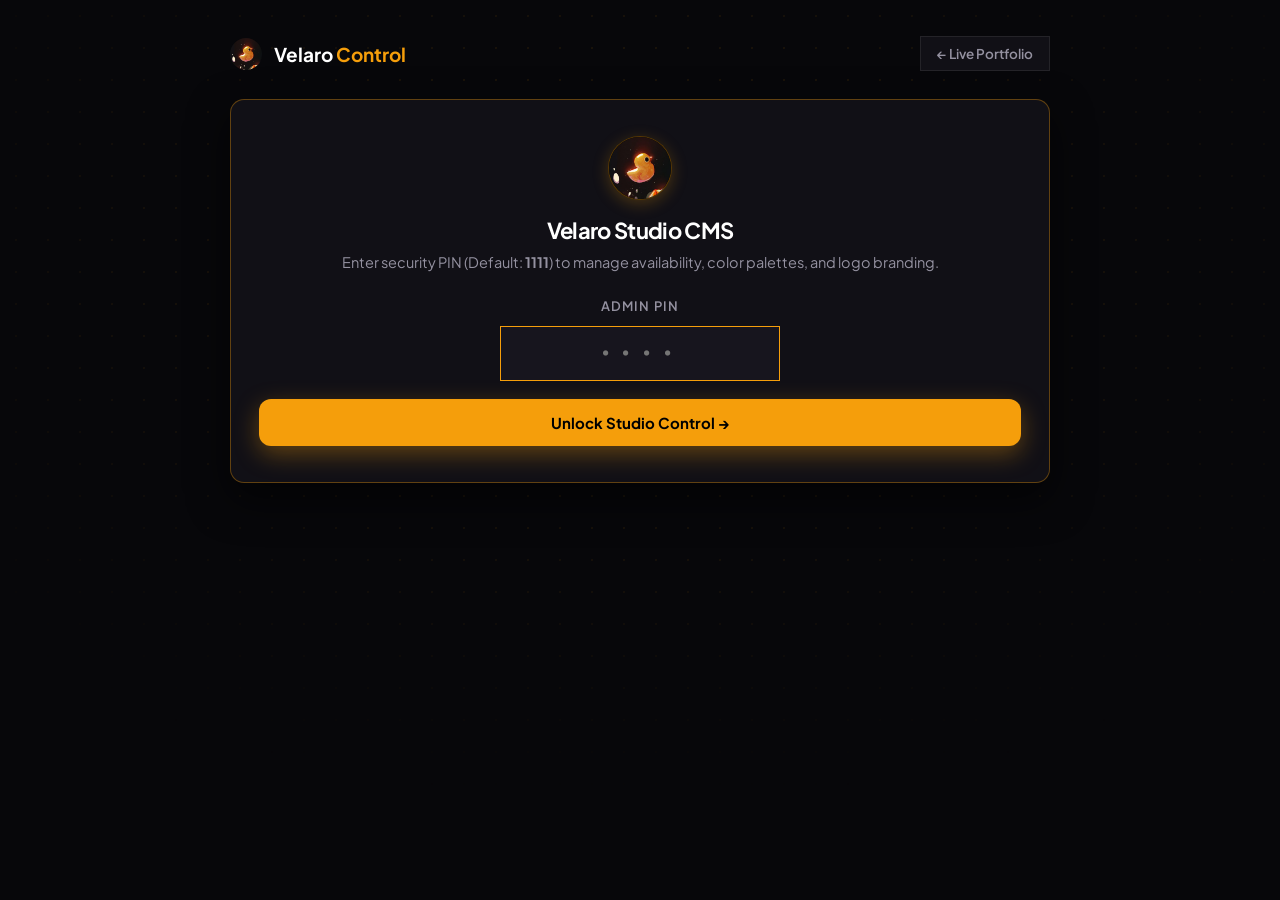
==== commit b63e192f: "feat: Velaro studio rebrand, minimal warm golden amber theme, glassmorphism, performance & scrolling" ====
--- a/admin.html
+++ b/admin.html
@@ -3,24 +3,25 @@
 <head>
 <meta charset="UTF-8" />
 <meta name="viewport" content="width=device-width, initial-scale=1.0" />
-<title>Pro Panda — Studio Control Portal</title>
+<title>Velaro — Studio Control Portal</title>
 <link rel="icon" type="image/png" href="logo.png" id="admin-favicon" />
 <link rel="preconnect" href="https://fonts.googleapis.com" />
 <link rel="preconnect" href="https://fonts.gstatic.com" crossorigin />
 <link href="https://fonts.googleapis.com/css2?family=JetBrains+Mono:wght@500;700&family=Plus+Jakarta+Sans:wght@400;500;600;700;800&display=swap" rel="stylesheet" />
 <style>
   :root {
-    --bg: #09090b;
-    --panel: #111115;
-    --card: #16161b;
-    --card-hover: #1d1d23;
+    --bg: #07070a;
+    --panel: #111016;
+    --card: #17151e;
+    --card-hover: #1e1b27;
     --ink: #ffffff;
-    --ink-dim: #9494a0;
+    --ink-dim: #9491a0;
     --border: rgba(255, 255, 255, 0.08);
     --border-strong: rgba(255, 255, 255, 0.16);
-    --border-red: rgba(220, 38, 38, 0.35);
-    --accent: #dc2626;
-    --accent-hover: #ef4444;
+    --border-gold: rgba(245, 158, 11, 0.35);
+    --accent: #f59e0b;
+    --accent-hover: #fbbf24;
+    --glow: rgba(245, 158, 11, 0.35);
     --radius: 14px;
     --ease: cubic-bezier(0.16, 1, 0.3, 1);
   }
@@ -40,7 +41,7 @@
   /* Grid overlay */
   .grid-bg {
     position: fixed; inset: 0; pointer-events: none; z-index: 0;
-    background-image: radial-gradient(rgba(255, 30, 56, 0.08) 1px, transparent 1px);
+    background-image: radial-gradient(rgba(245, 158, 11, 0.08) 1px, transparent 1px);
     background-size: 32px 32px;
     -webkit-mask-image: radial-gradient(ellipse 70% 60% at 50% 30%, #000 40%, transparent 100%);
     mask-image: radial-gradient(ellipse 70% 60% at 50% 30%, #000 40%, transparent 100%);
@@ -61,8 +62,8 @@
     display: flex; align-items: center; gap: 12px;
     font-family: "Plus Jakarta Sans", sans-serif; font-weight: 700; font-size: 19px;
   }
-  .brand img { width: 30px; height: 30px; object-fit: contain; }
-  .brand-red { color: var(--accent); }
+  .brand img { width: 32px; height: 32px; border-radius: 50%; object-fit: cover; }
+  .brand-gold { color: var(--accent); }
   .header-actions { display: flex; align-items: center; gap: 10px; }
   .nav-btn {
     font-size: 13.5px; font-weight: 600; color: var(--ink-dim);
@@ -74,18 +75,20 @@
 
   /* Auth Card & PIN Input */
   .auth-card {
-    background: var(--panel); border: 1px solid var(--border-red);
+    background: var(--panel); border: 1px solid var(--border-gold);
     border-radius: var(--radius); padding: 36px 28px;
-    box-shadow: var(--shadow-card);
+    box-shadow: 0 16px 40px rgba(0, 0, 0, 0.6);
     transition: transform .35s var(--ease), border-color .3s, opacity .35s;
     text-align: center;
   }
   .auth-icon {
-    width: 56px; height: 56px; border-radius: 50%;
-    background: var(--card); border: 1px solid var(--border);
-    display: grid; place-items: center; font-size: 24px;
+    width: 64px; height: 64px; border-radius: 50%;
+    background: #000; border: 1px solid var(--border-gold);
+    display: grid; place-items: center; overflow: hidden;
     margin: 0 auto 16px;
-  }
+    box-shadow: 0 4px 16px rgba(245, 158, 11, 0.25);
+  }
+  .auth-icon img { width: 100%; height: 100%; object-fit: cover; }
   .auth-card.is-shaking {
     animation: shakeAuth .45s var(--ease);
     border-color: #ef4444 !important;
@@ -145,7 +148,7 @@
   }
   .tab-btn:hover { color: #fff; border-color: var(--border-strong); background: var(--card-hover); }
   .tab-btn.is-active {
-    background: var(--accent); color: #ffffff;
+    background: var(--accent); color: #000000; font-weight: 700;
     border-color: transparent; box-shadow: 0 4px 16px var(--glow);
   }
 
@@ -171,12 +174,12 @@
 
   .btn {
     padding: 14px 22px; border-radius: 12px; border: 0;
-    font-family: "Inter Tight", sans-serif; font-weight: 700; font-size: 15px;
+    font-family: inherit; font-weight: 700; font-size: 15px;
     cursor: pointer; display: inline-flex; align-items: center; justify-content: center; gap: 8px;
     transition: transform .2s, background .2s, box-shadow .2s; text-decoration: none;
   }
   .btn--primary {
-    background: var(--accent); color: #ffffff;
+    background: var(--accent); color: #000000;
     box-shadow: 0 8px 24px var(--glow); width: 100%;
   }
   .btn--primary:hover { background: var(--accent-hover); transform: translateY(-2px); box-shadow: 0 12px 30px var(--glow); }
@@ -198,13 +201,13 @@
   .status-opt:hover { background: var(--card-hover); border-color: var(--border-strong); }
   .status-opt.is-selected {
     border-color: var(--accent);
-    background: rgba(255, 30, 56, 0.08);
+    background: rgba(245, 158, 11, 0.08);
     box-shadow: 0 0 0 2px var(--accent);
   }
   .status-info { display: flex; align-items: center; gap: 14px; }
   .status-dot { width: 12px; height: 12px; border-radius: 50%; flex-shrink: 0; }
-  .dot--avail { background: #10b981; box-shadow: 0 0 0 4px rgba(16, 185, 129, 0.25); }
-  .dot--limited { background: var(--accent); box-shadow: 0 0 0 4px var(--glow); }
+  .dot--avail { background: #f59e0b; box-shadow: 0 0 0 4px rgba(245, 158, 11, 0.25); }
+  .dot--limited { background: #f97316; box-shadow: 0 0 0 4px rgba(249, 115, 22, 0.25); }
   .dot--busy { background: #ef4444; box-shadow: 0 0 0 4px rgba(239, 68, 68, 0.25); }
   .status-label { font-size: 16px; font-weight: 700; }
   .status-desc { font-size: 13px; color: var(--ink-dim); margin-top: 2px; }
@@ -213,7 +216,7 @@
     border: 2px solid var(--border-strong); display: grid; place-items: center;
   }
   .status-opt.is-selected .status-radio { border-color: var(--accent); background: var(--accent); }
-  .status-opt.is-selected .status-radio::after { content: ""; width: 6px; height: 6px; border-radius: 50%; background: #ffffff; }
+  .status-opt.is-selected .status-radio::after { content: ""; width: 6px; height: 6px; border-radius: 50%; background: #000000; }
 
   /* Live Preview Box */
   .preview-box {
@@ -235,8 +238,8 @@
     box-shadow: 0 4px 18px rgba(0,0,0,0.3);
     transition: all .3s var(--ease);
   }
-  .pill-preview.is-available .pill-preview__dot { background: #10b981; box-shadow: 0 0 10px #10b981; }
-  .pill-preview.is-limited .pill-preview__dot { background: var(--accent); box-shadow: 0 0 12px var(--accent); }
+  .pill-preview.is-available .pill-preview__dot { background: #f59e0b; box-shadow: 0 0 10px #f59e0b; }
+  .pill-preview.is-limited .pill-preview__dot { background: #f97316; box-shadow: 0 0 12px #f97316; }
   .pill-preview.is-busy .pill-preview__dot { background: #ef4444; box-shadow: 0 0 8px #ef4444; }
   .pill-preview__dot { width: 8px; height: 8px; border-radius: 50%; }
 
@@ -285,7 +288,7 @@
 
   .toast {
     position: fixed; bottom: 30px; left: 50%; transform: translateX(-50%) translateY(100px);
-    background: var(--accent); color: #ffffff; font-weight: 800; font-size: 14.5px;
+    background: var(--accent); color: #000000; font-weight: 800; font-size: 14.5px;
     padding: 12px 28px; border-radius: 100px; box-shadow: 0 10px 30px var(--glow);
     opacity: 0; pointer-events: none; transition: all .35s var(--ease); z-index: 100;
   }
@@ -301,6 +304,44 @@
     border-radius: var(--radius); padding: 30px; width: 100%; max-width: 520px;
     box-shadow: 0 30px 80px rgba(0,0,0,0.7);
   }
+
+  /* Lock Notice & Locked State */
+  .lock-banner {
+    display: flex;
+    align-items: center;
+    gap: 14px;
+    background: rgba(245, 158, 11, 0.08);
+    border: 1px solid var(--border-gold);
+    border-radius: 14px;
+    padding: 14px 18px;
+    margin-bottom: 22px;
+  }
+  .lock-banner__icon {
+    font-size: 22px;
+    flex-shrink: 0;
+  }
+  .lock-banner__title {
+    font-size: 14px;
+    font-weight: 700;
+    color: #ffffff;
+    margin-bottom: 2px;
+  }
+  .lock-banner__desc {
+    font-size: 12.5px;
+    color: #a1a1aa;
+    line-height: 1.4;
+    margin: 0;
+  }
+  .is-locked-btn {
+    opacity: 0.45 !important;
+    cursor: not-allowed !important;
+    pointer-events: none !important;
+  }
+  .is-locked-input {
+    opacity: 0.5 !important;
+    cursor: not-allowed !important;
+    background: rgba(255, 255, 255, 0.03) !important;
+  }
 </style>
 </head>
 <body>
@@ -310,8 +351,8 @@
 <div class="container">
   <header class="header">
     <div class="brand">
-      <img src="logo.png" alt="Pro Panda" id="admin-brand-logo" />
-      <span>Pro&nbsp;<span class="brand-red">Panda</span> Control</span>
+      <img src="logo.png" alt="Velaro" id="admin-brand-logo" />
+      <span>Velaro <span class="brand-gold">Control</span></span>
     </div>
     <div class="header-actions">
       <a href="index.html" class="nav-btn">← Live Portfolio</a>
@@ -321,9 +362,11 @@
 
   <!-- Step 1: Security PIN Input -->
   <section class="auth-card" id="auth-section">
-    <div class="auth-icon">🐼</div>
-    <h1 class="auth-title">Pro Panda Studio CMS</h1>
-    <p class="auth-sub">Enter security PIN (Default: <b>1111</b>) to manage availability, showcase videos, reviews, and styling.</p>
+    <div class="auth-icon">
+      <img src="logo.png" alt="Velaro" />
+    </div>
+    <h1 class="auth-title">Velaro Studio CMS</h1>
+    <p class="auth-sub">Enter security PIN (Default: <b>1111</b>) to manage availability, color palettes, and logo branding.</p>
 
     <form id="auth-form">
       <div class="pin-field-wrapper">
@@ -338,7 +381,7 @@
   <!-- Step 2: Main Studio Dashboard -->
   <section class="main-card" id="dashboard-section" style="display: none;">
     <nav class="tabs-bar" aria-label="Admin Sections">
-      <button class="tab-btn is-active" data-tab="status">🔴 Availability</button>
+      <button class="tab-btn is-active" data-tab="status">🟡 Availability</button>
       <button class="tab-btn" data-tab="palette">🎨 Colors</button>
       <button class="tab-btn" data-tab="branding">🖼️ Logo</button>
       <button class="tab-btn" data-tab="videos">🎬 Videos</button>
@@ -354,23 +397,23 @@
       </div>
 
       <div class="status-grid">
-        <div class="status-opt" data-state="available" data-default-text="Available for new projects">
+        <div class="status-opt is-selected" data-state="available" data-default-text="Available">
           <div class="status-info">
             <span class="status-dot dot--avail"></span>
             <div>
-              <div class="status-label">Available</div>
-              <div class="status-desc">Open for new video editing clients</div>
+              <div class="status-label">Available (Default)</div>
+              <div class="status-desc">Open for new video editing projects</div>
             </div>
           </div>
           <div class="status-radio"></div>
         </div>
 
-        <div class="status-opt is-selected" data-state="limited" data-default-text="2 Client Spots Available">
+        <div class="status-opt" data-state="limited" data-default-text="2 Slots Open">
           <div class="status-info">
             <span class="status-dot dot--limited"></span>
             <div>
-              <div class="status-label">Limited Slots (Recommended)</div>
-              <div class="status-desc">Creates urgency — 1 to 2 project spots remaining</div>
+              <div class="status-label">Limited Slots</div>
+              <div class="status-desc">Creates urgency — 1 to 2 client spots remaining</div>
             </div>
           </div>
           <div class="status-radio"></div>
@@ -397,33 +440,25 @@
         <label class="input-label">Flashing Dot Color</label>
         <p class="auth-sub" style="margin: 0 0 10px; font-size: 13px;">Pick any color for the pulsing status dot on the live website.</p>
         <div style="display: flex; gap: 8px; align-items: center; flex-wrap: wrap;">
+          <button type="button" class="btn btn--secondary status-color-preset" data-color="#f59e0b" style="display:flex;align-items:center;gap:6px;padding:7px 12px;font-size:13px;">
+            <span style="width:10px;height:10px;border-radius:50%;background:#f59e0b;box-shadow:0 0 8px #f59e0b;"></span> Amber (Velaro Gold)
+          </button>
           <button type="button" class="btn btn--secondary status-color-preset" data-color="#10b981" style="display:flex;align-items:center;gap:6px;padding:7px 12px;font-size:13px;">
             <span style="width:10px;height:10px;border-radius:50%;background:#10b981;box-shadow:0 0 8px #10b981;"></span> Green (Available)
           </button>
-          <button type="button" class="btn btn--secondary status-color-preset" data-color="#f59e0b" style="display:flex;align-items:center;gap:6px;padding:7px 12px;font-size:13px;">
-            <span style="width:10px;height:10px;border-radius:50%;background:#f59e0b;box-shadow:0 0 8px #f59e0b;"></span> Amber (Limited)
+          <button type="button" class="btn btn--secondary status-color-preset" data-color="#f97316" style="display:flex;align-items:center;gap:6px;padding:7px 12px;font-size:13px;">
+            <span style="width:10px;height:10px;border-radius:50%;background:#f97316;box-shadow:0 0 8px #f97316;"></span> Honey Orange
           </button>
           <button type="button" class="btn btn--secondary status-color-preset" data-color="#ef4444" style="display:flex;align-items:center;gap:6px;padding:7px 12px;font-size:13px;">
             <span style="width:10px;height:10px;border-radius:50%;background:#ef4444;box-shadow:0 0 8px #ef4444;"></span> Red (Booked)
           </button>
-          <button type="button" class="btn btn--secondary status-color-preset" data-color="#8b5cf6" style="display:flex;align-items:center;gap:6px;padding:7px 12px;font-size:13px;">
-            <span style="width:10px;height:10px;border-radius:50%;background:#8b5cf6;box-shadow:0 0 8px #8b5cf6;"></span> Purple
-          </button>
-          <button type="button" class="btn btn--secondary status-color-preset" data-color="#3b82f6" style="display:flex;align-items:center;gap:6px;padding:7px 12px;font-size:13px;">
-            <span style="width:10px;height:10px;border-radius:50%;background:#3b82f6;box-shadow:0 0 8px #3b82f6;"></span> Blue
-          </button>
-          
-          <div style="display: flex; align-items: center; gap: 8px;">
-            <input type="color" id="status-dot-color-picker" value="#10b981" style="width:36px;height:36px;padding:0;border:none;border-radius:6px;cursor:pointer;background:transparent;" />
-            <input type="text" id="status-dot-color-hex" class="input-field" value="#10b981" placeholder="#10b981" style="width:90px;margin:0;" />
-          </div>
         </div>
       </div>
 
       <div class="preview-box">
         <div class="preview-title">Live Website Badge Preview</div>
-        <div class="pill-preview is-limited" id="preview-pill">
-          <span class="pill-preview__dot" id="preview-dot" style="background:#10b981;box-shadow:0 0 8px #10b981;"></span>
+        <div class="pill-preview is-available" id="preview-pill">
+          <span class="pill-preview__dot" id="preview-dot" style="background:#f59e0b;box-shadow:0 0 8px #f59e0b;"></span>
           <span id="preview-pill-text">Available</span>
         </div>
       </div>
@@ -440,44 +475,44 @@
 
       <div class="input-label">Curated Color Presets</div>
       <div class="presets-grid">
-        <button class="swatch-btn is-active" data-color="#ff1e38">
+        <button class="swatch-btn is-active" data-color="#f59e0b">
+          <span class="swatch-color" style="background: #f59e0b;"></span>
+          <span class="swatch-name">Golden Amber</span>
+        </button>
+        <button class="swatch-btn" data-color="#d97706">
+          <span class="swatch-color" style="background: #d97706;"></span>
+          <span class="swatch-name">Honey Bronze</span>
+        </button>
+        <button class="swatch-btn" data-color="#fbbf24">
+          <span class="swatch-color" style="background: #fbbf24;"></span>
+          <span class="swatch-name">Electric Gold</span>
+        </button>
+        <button class="swatch-btn" data-color="#f97316">
+          <span class="swatch-color" style="background: #f97316;"></span>
+          <span class="swatch-name">Warm Coral</span>
+        </button>
+        <button class="swatch-btn" data-color="#a855f7">
+          <span class="swatch-color" style="background: #a855f7;"></span>
+          <span class="swatch-name">Studio Violet</span>
+        </button>
+        <button class="swatch-btn" data-color="#ff1e38">
           <span class="swatch-color" style="background: #ff1e38;"></span>
           <span class="swatch-name">Crimson Red</span>
         </button>
-        <button class="swatch-btn" data-color="#ff5500">
-          <span class="swatch-color" style="background: #ff5500;"></span>
-          <span class="swatch-name">Cyber Amber</span>
-        </button>
-        <button class="swatch-btn" data-color="#00f0ff">
-          <span class="swatch-color" style="background: #00f0ff;"></span>
-          <span class="swatch-name">Electric Cyan</span>
-        </button>
-        <button class="swatch-btn" data-color="#d8ff1f">
-          <span class="swatch-color" style="background: #d8ff1f;"></span>
-          <span class="swatch-name">Neon Lime</span>
-        </button>
-        <button class="swatch-btn" data-color="#10b981">
-          <span class="swatch-color" style="background: #10b981;"></span>
-          <span class="swatch-name">Emerald Boost</span>
-        </button>
-        <button class="swatch-btn" data-color="#a855f7">
-          <span class="swatch-color" style="background: #a855f7;"></span>
-          <span class="swatch-name">Hyper Violet</span>
-        </button>
       </div>
 
       <div class="input-label">Or Pick Custom Hex Color</div>
       <div class="color-picker-row">
-        <input type="color" id="palette-picker" value="#ff1e38" />
-        <input type="text" id="palette-hex" class="input-field" value="#ff1e38" placeholder="#ff1e38" style="margin: 0;" />
-        <button class="btn btn--secondary" id="reset-color-btn" style="white-space: nowrap;">Reset Red</button>
+        <input type="color" id="palette-picker" value="#f59e0b" />
+        <input type="text" id="palette-hex" class="input-field" value="#f59e0b" placeholder="#f59e0b" style="margin: 0;" />
+        <button class="btn btn--secondary" id="reset-color-btn" style="white-space: nowrap;">Reset Gold</button>
       </div>
 
       <div class="preview-box">
         <div class="preview-title">Color Accent Live Preview</div>
         <div style="display: flex; gap: 14px; justify-content: center; align-items: center; flex-wrap: wrap;">
           <span class="btn btn--primary" id="preview-color-btn" style="width: auto; pointer-events: none;">Book an Edit →</span>
-          <span style="font-size: 15px; font-weight: 700; color: #fff;">Pro Panda <span id="preview-hl" style="background: var(--accent); color: #ffffff; padding: 2px 8px; border-radius: 6px;">Cuts</span></span>
+          <span style="font-size: 15px; font-weight: 700; color: #fff;">Velaro <span id="preview-hl" style="background: var(--accent); color: #000000; padding: 2px 8px; border-radius: 6px;">Cuts</span></span>
         </div>
       </div>
 
@@ -488,7 +523,7 @@
     <div class="tab-pane" id="tab-branding">
       <div style="margin-bottom: 20px;">
         <h2 class="auth-title" style="font-size: 22px; margin: 0;">Branding &amp; Logo</h2>
-        <p class="auth-sub" style="margin: 4px 0 0;">Upload or link a custom logo image for Pro Panda.</p>
+        <p class="auth-sub" style="margin: 4px 0 0;">Upload or link a custom logo image for Velaro.</p>
       </div>
 
       <div class="upload-dropzone" id="logo-dropzone">
@@ -500,137 +535,107 @@
 
       <div class="input-group">
         <label class="input-label" for="logo-url-input">Or Enter Logo Image URL</label>
-        <input type="url" id="logo-url-input" class="input-field" placeholder="https://example.com/logo.png" />
+        <input type="url" id="logo-url-input" class="input-field" placeholder="logo.png" />
       </div>
 
       <div class="preview-box">
         <div class="preview-title">Current Logo Preview</div>
         <img src="logo.png" alt="Logo Preview" id="logo-preview-img" class="logo-preview-img" />
-        <button class="btn btn--secondary" id="reset-logo-btn" style="margin-top: 12px; font-size: 13px;">Reset to Default Shield Logo</button>
+        <button class="btn btn--secondary" id="reset-logo-btn" style="margin-top: 12px; font-size: 13px;">Reset to Default Golden Duck Logo</button>
       </div>
 
       <button class="btn btn--primary js-save-btn">Save Branding Changes 🚀</button>
     </div>
 
-    <!-- TAB 4: VIDEOS -->
+    <!-- TAB 4: VIDEOS (LOCKED) -->
     <div class="tab-pane" id="tab-videos">
+      <div class="lock-banner">
+        <div class="lock-banner__icon">🔒</div>
+        <div>
+          <div class="lock-banner__title">Video Management Module Locked</div>
+          <p class="lock-banner__desc">Adding, editing, and deleting showcase projects is locked pending developer clearance. Live site projects remain active.</p>
+        </div>
+      </div>
+
       <div style="display: flex; justify-content: space-between; align-items: center; margin-bottom: 20px; flex-wrap: wrap; gap: 12px;">
         <div>
           <h2 class="auth-title" style="font-size: 22px; margin: 0;">Showcase Videos</h2>
-          <p class="auth-sub" style="margin: 4px 0 0;">Add, edit, or remove YouTube edits from the portfolio showcase.</p>
-        </div>
-        <button class="btn btn--secondary" id="add-video-btn">+ Add Video</button>
+          <p class="auth-sub" style="margin: 4px 0 0;">Portfolio video library (Read-Only).</p>
+        </div>
+        <button class="btn btn--secondary is-locked-btn" id="add-video-btn" title="Locked by Developer">🔒 + Add Video</button>
       </div>
 
       <div class="list-stack" id="videos-list">
-        <!-- Rendered by JS -->
+        <!-- Rendered by JS with disabled action buttons -->
       </div>
 
       <div style="display: flex; gap: 12px; margin-top: 20px;">
-        <button class="btn btn--primary js-save-btn">Save All Videos 🚀</button>
-        <button class="btn btn--secondary" id="reset-videos-btn" style="white-space: nowrap;">Reset Defaults</button>
+        <button class="btn btn--primary js-save-btn is-locked-btn" disabled>Save All Videos 🔒</button>
+        <button class="btn btn--secondary is-locked-btn" id="reset-videos-btn" style="white-space: nowrap;" disabled>Reset Defaults</button>
       </div>
     </div>
 
-    <!-- TAB 5: REVIEWS -->
+    <!-- TAB 5: REVIEWS (LOCKED) -->
     <div class="tab-pane" id="tab-reviews">
+      <div class="lock-banner">
+        <div class="lock-banner__icon">🔒</div>
+        <div>
+          <div class="lock-banner__title">Reviews Module Locked</div>
+          <p class="lock-banner__desc">Adding, editing, and deleting client reviews is locked pending developer clearance. Verified vitrine testimonials remain active.</p>
+        </div>
+      </div>
+
       <div style="display: flex; justify-content: space-between; align-items: center; margin-bottom: 20px; flex-wrap: wrap; gap: 12px;">
         <div>
           <h2 class="auth-title" style="font-size: 22px; margin: 0;">Creator Reviews</h2>
-          <p class="auth-sub" style="margin: 4px 0 0;">Customize creator testimonials shown in the infinite marquee.</p>
-        </div>
-        <button class="btn btn--secondary" id="add-review-btn">+ Add Review</button>
+          <p class="auth-sub" style="margin: 4px 0 0;">Client testimonials library (Read-Only).</p>
+        </div>
+        <button class="btn btn--secondary is-locked-btn" id="add-review-btn" title="Locked by Developer">🔒 + Add Review</button>
       </div>
 
       <div class="list-stack" id="reviews-list">
-        <!-- Rendered by JS -->
+        <!-- Rendered by JS with disabled action buttons -->
       </div>
 
       <div style="display: flex; gap: 12px; margin-top: 20px;">
-        <button class="btn btn--primary js-save-btn">Save All Reviews 🚀</button>
-        <button class="btn btn--secondary" id="reset-reviews-btn" style="white-space: nowrap;">Reset Defaults</button>
+        <button class="btn btn--primary js-save-btn is-locked-btn" disabled>Save All Reviews 🔒</button>
+        <button class="btn btn--secondary is-locked-btn" id="reset-reviews-btn" style="white-space: nowrap;" disabled>Reset Defaults</button>
       </div>
     </div>
 
-    <!-- TAB 6: SETTINGS -->
+    <!-- TAB 6: SETTINGS (PIN LOCKED) -->
     <div class="tab-pane" id="tab-settings">
+      <div class="lock-banner">
+        <div class="lock-banner__icon">🔒</div>
+        <div>
+          <div class="lock-banner__title">Security PIN Modification Locked</div>
+          <p class="lock-banner__desc">Changing the administrator security PIN is locked pending developer clearance. The default PIN remains active.</p>
+        </div>
+      </div>
+
       <div style="margin-bottom: 20px;">
-        <h2 class="auth-title" style="font-size: 22px; margin: 0;">Security PIN &amp; Backup</h2>
-        <p class="auth-sub" style="margin: 4px 0 0;">Update your security PIN or manage cloud configurations.</p>
+        <h2 class="auth-title" style="font-size: 22px; margin: 0;">Admin Security Settings</h2>
+        <p class="auth-sub" style="margin: 4px 0 0;">Manage master portal access PIN (Default: <b>1111</b>).</p>
       </div>
 
       <div class="input-group">
         <label class="input-label" for="custom-pin-input">Change Security PIN</label>
-        <input type="password" id="custom-pin-input" class="input-field" placeholder="Enter new 4-digit PIN (e.g. 1111)" />
-      </div>
-
-      <button class="btn btn--primary js-save-btn">Save Settings 🚀</button>
+        <input type="password" id="custom-pin-input" class="input-field is-locked-input" placeholder="••••" maxlength="10" value="1111" disabled />
+      </div>
+
+      <button class="btn btn--primary js-save-btn is-locked-btn" disabled>Update Security PIN 🔒</button>
     </div>
+
   </section>
 </div>
 
-<!-- Add/Edit Video Modal -->
-<div class="admin-modal" id="video-modal">
-  <div class="admin-modal__card">
-    <h3 class="auth-title" id="video-modal-title" style="font-size: 20px;">Add Portfolio Video</h3>
-    <form id="video-form">
-      <input type="hidden" id="v-index" value="-1" />
-      <div class="input-group">
-        <label class="input-label" for="v-id">YouTube Video ID or Link</label>
-        <input type="text" id="v-id" class="input-field" placeholder="e.g. 8-21_9lF67E" required />
-      </div>
-      <div class="input-group">
-        <label class="input-label" for="v-title">Video Title</label>
-        <input type="text" id="v-title" class="input-field" placeholder="e.g. Apex & Roblox Hook Edit" required />
-      </div>
-      <div class="input-group">
-        <label class="input-label" for="v-tag">Category (Gaming, Talking head, Creator, Podcast)</label>
-        <input type="text" id="v-tag" class="input-field" placeholder="Gaming" required />
-      </div>
-      <div style="display: flex; gap: 10px; justify-content: flex-end; margin-top: 24px;">
-        <button type="button" class="btn btn--secondary" id="close-video-modal">Cancel</button>
-        <button type="submit" class="btn btn--primary" style="width: auto;">Save Video</button>
-      </div>
-    </form>
-  </div>
-</div>
-
-<!-- Add/Edit Review Modal -->
-<div class="admin-modal" id="review-modal">
-  <div class="admin-modal__card">
-    <h3 class="auth-title" id="review-modal-title" style="font-size: 20px;">Add Creator Review</h3>
-    <form id="review-form">
-      <input type="hidden" id="r-index" value="-1" />
-      <div class="input-group">
-        <label class="input-label" for="r-text">Review Quote</label>
-        <textarea id="r-text" class="input-field" rows="3" placeholder="e.g. Pro Panda turned our gaming clips into pure algorithm fuel." required></textarea>
-      </div>
-      <div class="input-group">
-        <label class="input-label" for="r-name">Creator Name / Handle</label>
-        <input type="text" id="r-name" class="input-field" placeholder="e.g. Windpress" required />
-      </div>
-      <div class="input-group">
-        <label class="input-label" for="r-role">Creator Role / Stats</label>
-        <input type="text" id="r-role" class="input-field" placeholder="e.g. 2.61M YouTube Creator" required />
-      </div>
-      <div class="input-group">
-        <label class="input-label" for="r-ava">Avatar Image Link or Path</label>
-        <input type="text" id="r-ava" class="input-field" placeholder="assets/creators/windpress.jpg" value="assets/creators/windpress.jpg" />
-      </div>
-      <div style="display: flex; gap: 10px; justify-content: flex-end; margin-top: 24px;">
-        <button type="button" class="btn btn--secondary" id="close-review-modal">Cancel</button>
-        <button type="submit" class="btn btn--primary" style="width: auto;">Save Review</button>
-      </div>
-    </form>
-  </div>
-</div>
-
-<div class="toast" id="toast">✓ Pro Panda changes published live!</div>
+<div class="toast" id="toast">✓ Velaro changes published live!</div>
 
 <script>
 (function () {
   "use strict";
   const DEFAULT_PIN = "1111";
+  const ADMIN_LOCKED_MODULES = true;
 
   const DEFAULT_VIDEOS = [
     { id: "sample-1", title: "Valorant & FPS Elimination Hook Cut", tag: "Gaming" },
@@ -644,12 +649,14 @@
   ];
 
   const DEFAULT_QUOTES = [
-    { text: "Pro Panda turned our gaming clips into pure algorithm fuel. Retention skyrocketed from 35% to 84%.", name: "Windpress", role: "2.61M YouTube Creator", ava: "assets/creators/windpress.jpg", stars: 5 },
-    { text: "Fast turnaround, insane sound design, and super reliable. My shorts have never performed better.", name: "Twezy", role: "739K YouTube Creator", ava: "assets/creators/twezy.jpg", stars: 5 },
-    { text: "Bro absolutely cooks every single timeline. Clean cuts, hilarious pacing, exactly what our audience loves.", name: "Vixerz", role: "52K Roblox Creator", ava: "assets/creators/vixerz.jpg", stars: 5 },
-    { text: "High quality edits finished rapidly. Clean subtitles, great zoom keyframing, 100% recommended.", name: "baldcutG", role: "25K YouTube Creator", ava: "assets/creators/baldcutg.jpg", stars: 5 },
-    { text: "Great communication, perfect aesthetic consistency, and flawless audio mixing on every video.", name: "Gena Mikaela", role: "Creator & Vlogger", ava: "assets/creators/genamikaela.jpg", stars: 5 },
-    { text: "Top-tier Roblox cuts and trolling hooks. Turned raw stream highlights into 1M+ view viral shorts.", name: "BraylienBlox", role: "Roblox Gaming Creator", ava: "assets/creators/braylienblox.jpg", stars: 5 }
+    { text: "Nice edits, fast worker, very good service.", name: "LemonGuy_2070", role: "Brand Owner", ava: "🍋", stars: 5 },
+    { text: "Nice edits, fast worker — would recommend him 100%.", name: "Bullo Producer", role: "Content Creator", ava: "🎵", stars: 5 },
+    { text: "Perfectly did my edit as I expected, great work. Would recommend to anyone looking for an editor.", name: "Carl J.", role: "Podcaster", ava: "🎙️", stars: 5 },
+    { text: "Perfect videos, fast edits, and high retention / sub conversion.", name: "Matty", role: "Content Creator", ava: "🚀", stars: 5 },
+    { text: "Edited a step-by-step cooking video for me. Great service, fast edits.", name: "Yeesh_24", role: "Creator", ava: "👨‍🍳", stars: 5 },
+    { text: "Very good edit — bro cooked, for real.", name: "Pibbs", role: "Gaming Creator", ava: "🎮", stars: 5 },
+    { text: "Needed captions and effects added — clean, fast, done in under an hour with everything I needed.", name: "LMGX", role: "Content Creator", ava: "🎬", stars: 5 },
+    { text: "High quality edit finished in about five minutes. Clean, professional and seriously fast.", name: "Morgan", role: "Content Creator", ava: "⚡", stars: 5 }
   ];
 
   const authSec = document.getElementById("auth-section");
@@ -660,27 +667,23 @@
   const toast = document.getElementById("toast");
 
   let currentState = "available";
-  let currentStatusDotColor = "#10b981";
-  let currentAccent = "#dc2626";
+  let currentStatusDotColor = "#f59e0b";
+  let currentAccent = "#f59e0b";
   let currentLogo = "logo.png";
   let currentVideos = [...DEFAULT_VIDEOS];
   let currentReviews = [...DEFAULT_QUOTES];
 
-  if (sessionStorage.getItem("propanda_admin_auth") === "true") {
+  if (sessionStorage.getItem("velaro_admin_auth") === "true") {
     showDashboard();
   }
 
   authForm.addEventListener("submit", (e) => {
     e.preventDefault();
     const entered = pinInput.value.trim();
-    const customPin = localStorage.getItem("propanda_custom_pin");
-    const activePin = (customPin && customPin !== "2910") ? customPin : DEFAULT_PIN;
-    
-    if (entered === activePin || entered === "1111" || entered === DEFAULT_PIN) {
+    if (entered === "1111" || entered === DEFAULT_PIN) {
       document.getElementById("auth-err-msg").classList.remove("is-show");
       authSec.classList.add("is-success");
-      sessionStorage.setItem("propanda_admin_auth", "true");
-      localStorage.setItem("propanda_custom_pin", entered === "1111" ? "1111" : activePin);
+      sessionStorage.setItem("velaro_admin_auth", "true");
       setTimeout(() => {
         authSec.classList.remove("is-success");
         showDashboard();
@@ -695,7 +698,7 @@
   });
 
   lockBtn.addEventListener("click", () => {
-    sessionStorage.removeItem("propanda_admin_auth");
+    sessionStorage.removeItem("velaro_admin_auth");
     dashSec.style.display = "none";
     authSec.style.display = "block";
     lockBtn.style.display = "none";
@@ -728,7 +731,7 @@
 
   function loadAllCMSData() {
     try {
-      const savedStatus = JSON.parse(localStorage.getItem("propanda_status") || localStorage.getItem("flow_status"));
+      const savedStatus = JSON.parse(localStorage.getItem("velaro_status"));
       if (savedStatus) {
         currentState = savedStatus.state || "available";
         const statusTxt = document.getElementById("custom-status-text");
@@ -736,30 +739,21 @@
         if (savedStatus.dotColor) {
           setStatusDotColor(savedStatus.dotColor);
         } else {
-          setStatusDotColor(currentState === "busy" ? "#ef4444" : currentState === "limited" ? "#f59e0b" : "#10b981");
+          setStatusDotColor("#f59e0b");
         }
       } else {
-        setStatusDotColor("#10b981");
+        setStatusDotColor("#f59e0b");
       }
     } catch (e) {}
     selectStatusOption(currentState, false);
 
-    const savedAccent = localStorage.getItem("propanda_accent_color") || localStorage.getItem("flow_accent_color") || "#dc2626";
+    const savedAccent = localStorage.getItem("velaro_accent_color") || "#f59e0b";
     setAccent(savedAccent);
 
-    const savedLogo = localStorage.getItem("propanda_logo_url") || localStorage.getItem("flow_logo_url") || "logo.png";
+    const savedLogo = localStorage.getItem("velaro_logo_url") || "logo.png";
     setLogo(savedLogo);
 
-    try {
-      const savedV = JSON.parse(localStorage.getItem("propanda_videos_data") || localStorage.getItem("flow_videos_data"));
-      if (Array.isArray(savedV) && savedV.length) currentVideos = savedV;
-    } catch (e) {}
     renderVideoList();
-
-    try {
-      const savedR = JSON.parse(localStorage.getItem("propanda_testimonials_data") || localStorage.getItem("flow_testimonials_data"));
-      if (Array.isArray(savedR) && savedR.length) currentReviews = savedR;
-    } catch (e) {}
     renderReviewList();
   }
 
@@ -769,15 +763,10 @@
   const previewPill = document.getElementById("preview-pill");
   const previewPillText = document.getElementById("preview-pill-text");
   const previewDot = document.getElementById("preview-dot");
-  const statusDotPicker = document.getElementById("status-dot-color-picker");
-  const statusDotHex = document.getElementById("status-dot-color-hex");
   const statusColorPresets = document.querySelectorAll(".status-color-preset");
 
   function setStatusDotColor(hex) {
-    if (!hex) return;
     currentStatusDotColor = hex;
-    if (statusDotPicker) statusDotPicker.value = hex.startsWith("#") && hex.length === 7 ? hex : "#10b981";
-    if (statusDotHex) statusDotHex.value = hex;
     if (previewDot) {
       previewDot.style.background = hex;
       previewDot.style.boxShadow = `0 0 8px ${hex}`;
@@ -789,18 +778,6 @@
       setStatusDotColor(btn.dataset.color);
     });
   });
-
-  if (statusDotPicker) {
-    statusDotPicker.addEventListener("input", (e) => setStatusDotColor(e.target.value));
-  }
-  if (statusDotHex) {
-    statusDotHex.addEventListener("input", (e) => {
-      const val = e.target.value.trim();
-      if (val.startsWith("#") && (val.length === 4 || val.length === 7)) {
-        setStatusDotColor(val);
-      }
-    });
-  }
 
   statusOpts.forEach((opt) => {
     opt.addEventListener("click", () => {
@@ -814,7 +791,7 @@
     const selected = document.querySelector(`.status-opt[data-state="${state}"]`);
     if (updateInput && selected && customStatusText) {
       customStatusText.value = selected.dataset.defaultText;
-      const defaultColor = state === "busy" ? "#ef4444" : state === "limited" ? "#f59e0b" : "#10b981";
+      const defaultColor = state === "busy" ? "#ef4444" : state === "limited" ? "#f97316" : "#f59e0b";
       setStatusDotColor(defaultColor);
     }
     updatePillPreview();
@@ -842,7 +819,7 @@
     currentAccent = color;
     document.documentElement.style.setProperty("--accent", color);
     document.documentElement.style.setProperty("--glow", color + "44");
-    if (palettePicker) palettePicker.value = color.startsWith("#") && color.length === 7 ? color : "#dc2626";
+    if (palettePicker) palettePicker.value = color.startsWith("#") && color.length === 7 ? color : "#f59e0b";
     if (paletteHex) paletteHex.value = color;
     swatchBtns.forEach((b) => b.classList.toggle("is-active", b.dataset.color.toLowerCase() === color.toLowerCase()));
   }
@@ -856,7 +833,7 @@
     });
   }
   const resetColorBtn = document.getElementById("reset-color-btn");
-  if (resetColorBtn) resetColorBtn.addEventListener("click", () => setAccent("#dc2626"));
+  if (resetColorBtn) resetColorBtn.addEventListener("click", () => setAccent("#f59e0b"));
 
   // Branding handler
   const logoPreviewImg = document.getElementById("logo-preview-img");
@@ -888,187 +865,42 @@
   const resetLogoBtn = document.getElementById("reset-logo-btn");
   if (resetLogoBtn) resetLogoBtn.addEventListener("click", () => setLogo("logo.png"));
 
-  // Video Management
+  // Video Management (Locked)
   const videosList = document.getElementById("videos-list");
-  const videoModal = document.getElementById("video-modal");
-  const videoForm = document.getElementById("video-form");
-  const vIndex = document.getElementById("v-index");
-  const vId = document.getElementById("v-id");
-  const vTitle = document.getElementById("v-title");
-  const vTag = document.getElementById("v-tag");
-
   function renderVideoList() {
     if (!videosList) return;
     videosList.innerHTML = currentVideos.map((v, i) => `
       <div class="item-card">
-        <img class="item-thumb" src="${v.id && v.id.length === 11 ? 'https://i.ytimg.com/vi/' + v.id + '/mqdefault.jpg' : 'logo.png'}" alt="" onerror="this.src='logo.png'" />
+        <img src="logo.png" class="item-thumb" alt="${v.title}" />
         <div class="item-body">
-          <div class="item-title">${v.title || 'Untitled Video'}</div>
-          <div class="item-sub">${v.tag || 'General'} · ID: ${v.id || 'sample'}</div>
+          <div class="item-title">${v.title}</div>
+          <div class="item-sub">${v.tag} · 4K 60FPS</div>
         </div>
         <div class="item-actions">
-          <button type="button" class="btn btn--secondary btn-edit-video" data-idx="${i}">Edit</button>
-          <button type="button" class="btn btn--danger btn-del-video" data-idx="${i}">Delete</button>
+          <button type="button" class="btn btn--secondary is-locked-btn" disabled>🔒 Edit</button>
+          <button type="button" class="btn btn--danger is-locked-btn" disabled>🔒 Delete</button>
         </div>
       </div>
     `).join("");
-
-    document.querySelectorAll(".btn-edit-video").forEach((b) => {
-      b.addEventListener("click", () => openVideoModal(+b.dataset.idx));
-    });
-    document.querySelectorAll(".btn-del-video").forEach((b) => {
-      b.addEventListener("click", () => {
-        currentVideos.splice(+b.dataset.idx, 1);
-        renderVideoList();
-        saveAllData();
-      });
-    });
-  }
-
-  function parseYouTubeId(input) {
-    const match = input.match(/(?:youtu\.be\/|youtube\.com\/(?:embed\/|v\/|watch\?v=|shorts\/))([\w-]{11})/);
-    return match ? match[1] : input.trim();
-  }
-
-  function openVideoModal(idx = -1) {
-    if (!videoModal) return;
-    vIndex.value = idx;
-    if (idx >= 0) {
-      const v = currentVideos[idx];
-      vId.value = v.id;
-      vTitle.value = v.title;
-      vTag.value = v.tag;
-      document.getElementById("video-modal-title").textContent = "Edit Portfolio Video";
-    } else {
-      vId.value = "";
-      vTitle.value = "";
-      vTag.value = "Gaming";
-      document.getElementById("video-modal-title").textContent = "Add Portfolio Video";
-    }
-    videoModal.classList.add("is-open");
-  }
-
-  const addVideoBtn = document.getElementById("add-video-btn");
-  if (addVideoBtn) addVideoBtn.addEventListener("click", () => openVideoModal(-1));
-  const closeVideoModalBtn = document.getElementById("close-video-modal");
-  if (closeVideoModalBtn && videoModal) closeVideoModalBtn.addEventListener("click", () => videoModal.classList.remove("is-open"));
-
-  if (videoForm) {
-    videoForm.addEventListener("submit", (e) => {
-      e.preventDefault();
-      const id = parseYouTubeId(vId.value);
-      const title = vTitle.value.trim();
-      const tag = vTag.value.trim();
-      const idx = +vIndex.value;
-      if (idx >= 0) {
-        currentVideos[idx] = { id, title, tag };
-      } else {
-        currentVideos.unshift({ id, title, tag });
-      }
-      videoModal.classList.remove("is-open");
-      renderVideoList();
-      saveAllData();
-    });
-  }
-
-  const resetVideosBtn = document.getElementById("reset-videos-btn");
-  if (resetVideosBtn) {
-    resetVideosBtn.addEventListener("click", () => {
-      currentVideos = [...DEFAULT_VIDEOS];
-      renderVideoList();
-      saveAllData();
-    });
-  }
-
-  // Reviews Management
+  }
+
+  // Reviews Management (Locked)
   const reviewsList = document.getElementById("reviews-list");
-  const reviewModal = document.getElementById("review-modal");
-  const reviewForm = document.getElementById("review-form");
-  const rIndex = document.getElementById("r-index");
-  const rText = document.getElementById("r-text");
-  const rName = document.getElementById("r-name");
-  const rRole = document.getElementById("r-role");
-  const rAva = document.getElementById("r-ava");
-
   function renderReviewList() {
     if (!reviewsList) return;
     reviewsList.innerHTML = currentReviews.map((r, i) => `
       <div class="item-card">
-        <div style="font-size: 24px; flex-shrink: 0; width: 40px; text-align: center;">💬</div>
+        <div style="font-size: 24px; flex-shrink: 0; width: 40px; text-align: center;">${r.ava || '⭐'}</div>
         <div class="item-body">
           <div class="item-title">${r.name} (${r.role})</div>
           <div class="item-sub">"${r.text}"</div>
         </div>
         <div class="item-actions">
-          <button type="button" class="btn btn--secondary btn-edit-review" data-idx="${i}">Edit</button>
-          <button type="button" class="btn btn--danger btn-del-review" data-idx="${i}">Delete</button>
+          <button type="button" class="btn btn--secondary is-locked-btn" disabled>🔒 Edit</button>
+          <button type="button" class="btn btn--danger is-locked-btn" disabled>🔒 Delete</button>
         </div>
       </div>
     `).join("");
-
-    document.querySelectorAll(".btn-edit-review").forEach((b) => {
-      b.addEventListener("click", () => openReviewModal(+b.dataset.idx));
-    });
-    document.querySelectorAll(".btn-del-review").forEach((b) => {
-      b.addEventListener("click", () => {
-        currentReviews.splice(+b.dataset.idx, 1);
-        renderReviewList();
-        saveAllData();
-      });
-    });
-  }
-
-  function openReviewModal(idx = -1) {
-    if (!reviewModal) return;
-    rIndex.value = idx;
-    if (idx >= 0) {
-      const r = currentReviews[idx];
-      rText.value = r.text;
-      rName.value = r.name;
-      rRole.value = r.role;
-      rAva.value = r.ava || "";
-      document.getElementById("review-modal-title").textContent = "Edit Creator Review";
-    } else {
-      rText.value = "";
-      rName.value = "";
-      rRole.value = "";
-      rAva.value = "assets/creators/windpress.jpg";
-      document.getElementById("review-modal-title").textContent = "Add Creator Review";
-    }
-    reviewModal.classList.add("is-open");
-  }
-
-  const addReviewBtn = document.getElementById("add-review-btn");
-  if (addReviewBtn) addReviewBtn.addEventListener("click", () => openReviewModal(-1));
-  const closeReviewModalBtn = document.getElementById("close-review-modal");
-  if (closeReviewModalBtn && reviewModal) closeReviewModalBtn.addEventListener("click", () => reviewModal.classList.remove("is-open"));
-
-  if (reviewForm) {
-    reviewForm.addEventListener("submit", (e) => {
-      e.preventDefault();
-      const text = rText.value.trim();
-      const name = rName.value.trim();
-      const role = rRole.value.trim();
-      const ava = rAva.value.trim();
-      const idx = +rIndex.value;
-      if (idx >= 0) {
-        currentReviews[idx] = { text, name, role, ava, stars: 5 };
-      } else {
-        currentReviews.unshift({ text, name, role, ava, stars: 5 });
-      }
-      reviewModal.classList.remove("is-open");
-      renderReviewList();
-      saveAllData();
-    });
-  }
-
-  const resetReviewsBtn = document.getElementById("reset-reviews-btn");
-  if (resetReviewsBtn) {
-    resetReviewsBtn.addEventListener("click", () => {
-      currentReviews = [...DEFAULT_QUOTES];
-      renderReviewList();
-      saveAllData();
-    });
   }
 
   // Save All and Toast
@@ -1076,31 +908,17 @@
     const statusData = { 
       state: currentState, 
       text: customStatusText ? customStatusText.value.trim() : "Available",
-      dotColor: currentStatusDotColor || "#10b981"
+      dotColor: currentStatusDotColor || "#f59e0b"
     };
-    localStorage.setItem("propanda_status", JSON.stringify(statusData));
-    localStorage.setItem("flow_status", JSON.stringify(statusData));
-
-    localStorage.setItem("propanda_accent_color", currentAccent);
-    localStorage.setItem("flow_accent_color", currentAccent);
-
-    localStorage.setItem("propanda_logo_url", currentLogo);
-    localStorage.setItem("flow_logo_url", currentLogo);
-
-    localStorage.setItem("propanda_videos_data", JSON.stringify(currentVideos));
-    localStorage.setItem("flow_videos_data", JSON.stringify(currentVideos));
-
-    localStorage.setItem("propanda_testimonials_data", JSON.stringify(currentReviews));
-    localStorage.setItem("flow_testimonials_data", JSON.stringify(currentReviews));
-
-    const customPinEl = document.getElementById("custom-pin-input");
-    if (customPinEl) {
-      const newPin = customPinEl.value.trim();
-      if (newPin && newPin.length >= 4) {
-        localStorage.setItem("propanda_custom_pin", newPin);
-        localStorage.setItem("flow_custom_pin", newPin);
-      }
-    }
+    localStorage.setItem("velaro_status", JSON.stringify(statusData));
+    localStorage.setItem("velaro_accent_color", currentAccent);
+    localStorage.setItem("velaro_logo_url", currentLogo);
+
+    // Clean up any stale old brand keys from localStorage
+    localStorage.removeItem("propanda_accent_color");
+    localStorage.removeItem("propanda_status");
+    localStorage.removeItem("flow_accent_color");
+    localStorage.removeItem("flow_status");
 
     if (toast) {
       toast.classList.add("is-show");
@@ -1108,7 +926,7 @@
     }
   }
 
-  document.querySelectorAll(".js-save-btn").forEach((b) => b.addEventListener("click", saveAllData));
+  document.querySelectorAll(".js-save-btn:not(.is-locked-btn)").forEach((b) => b.addEventListener("click", saveAllData));
 })();
 </script>
 </body>
